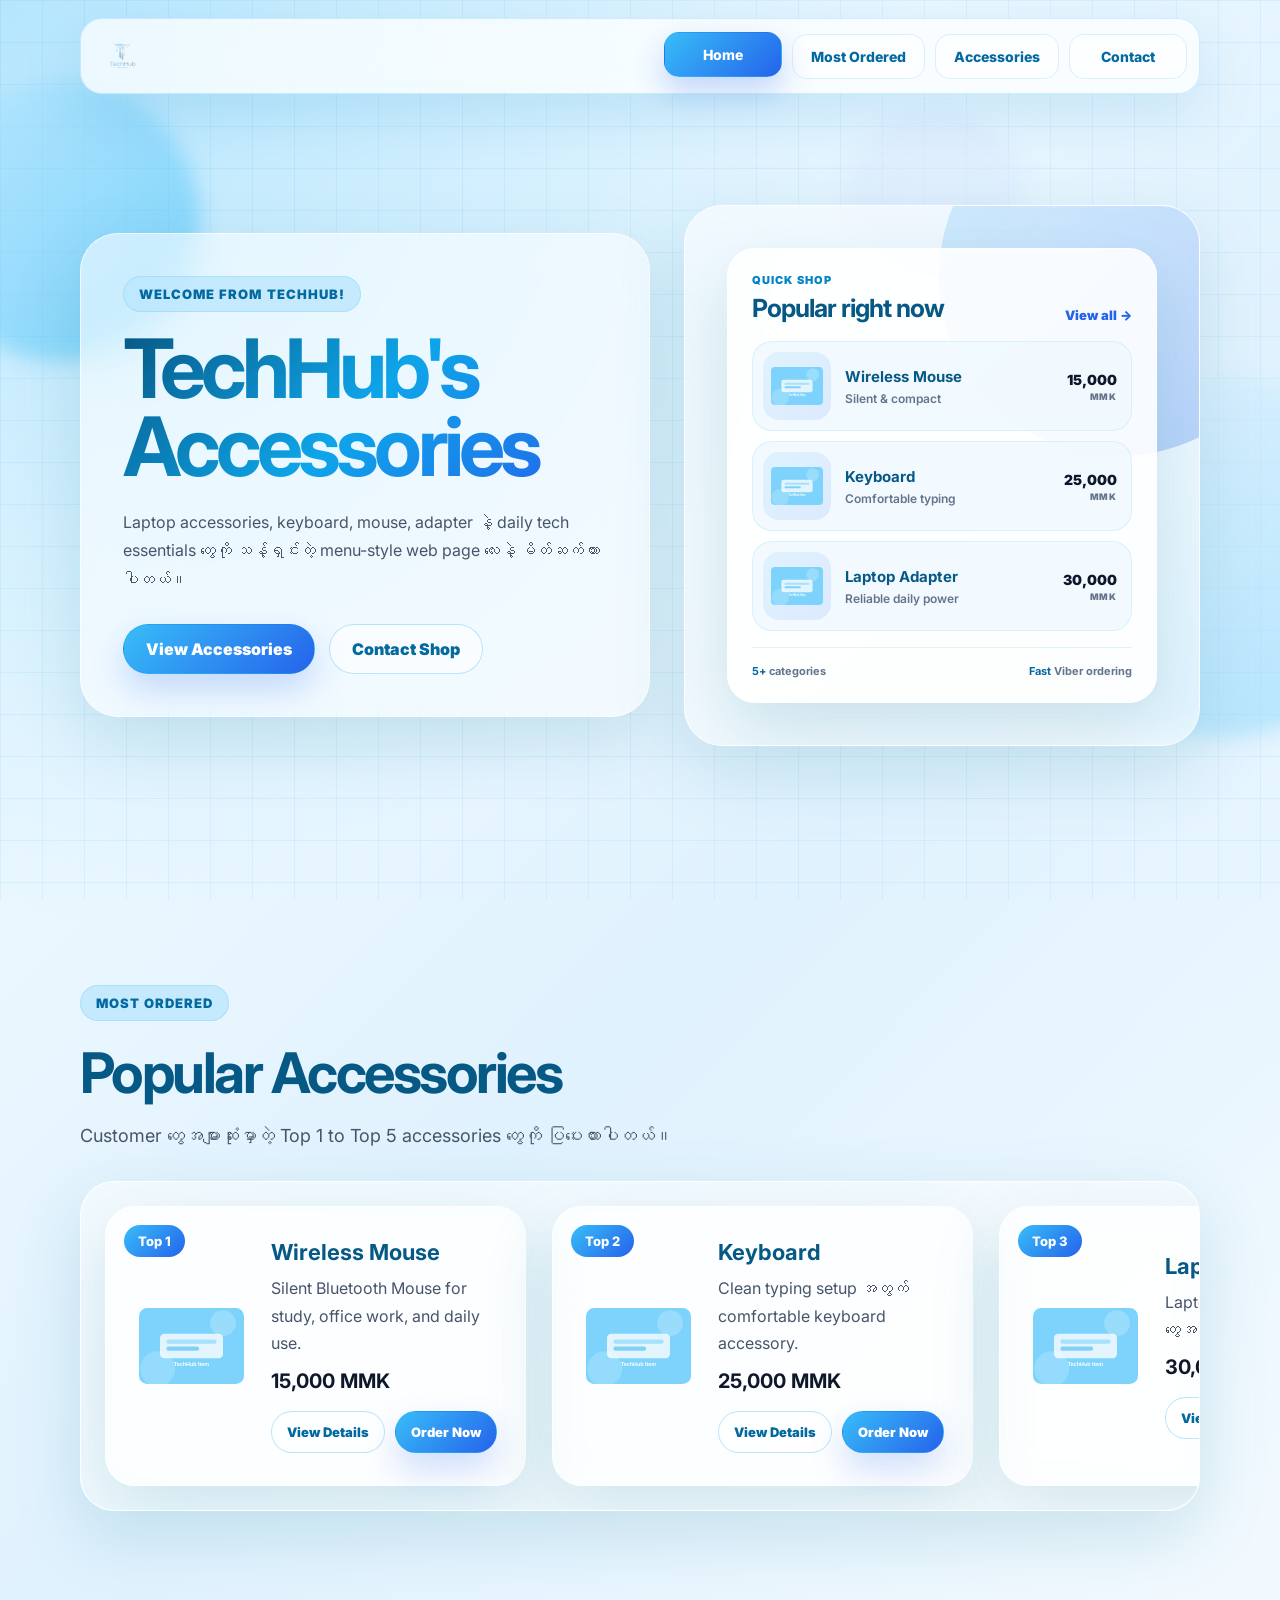
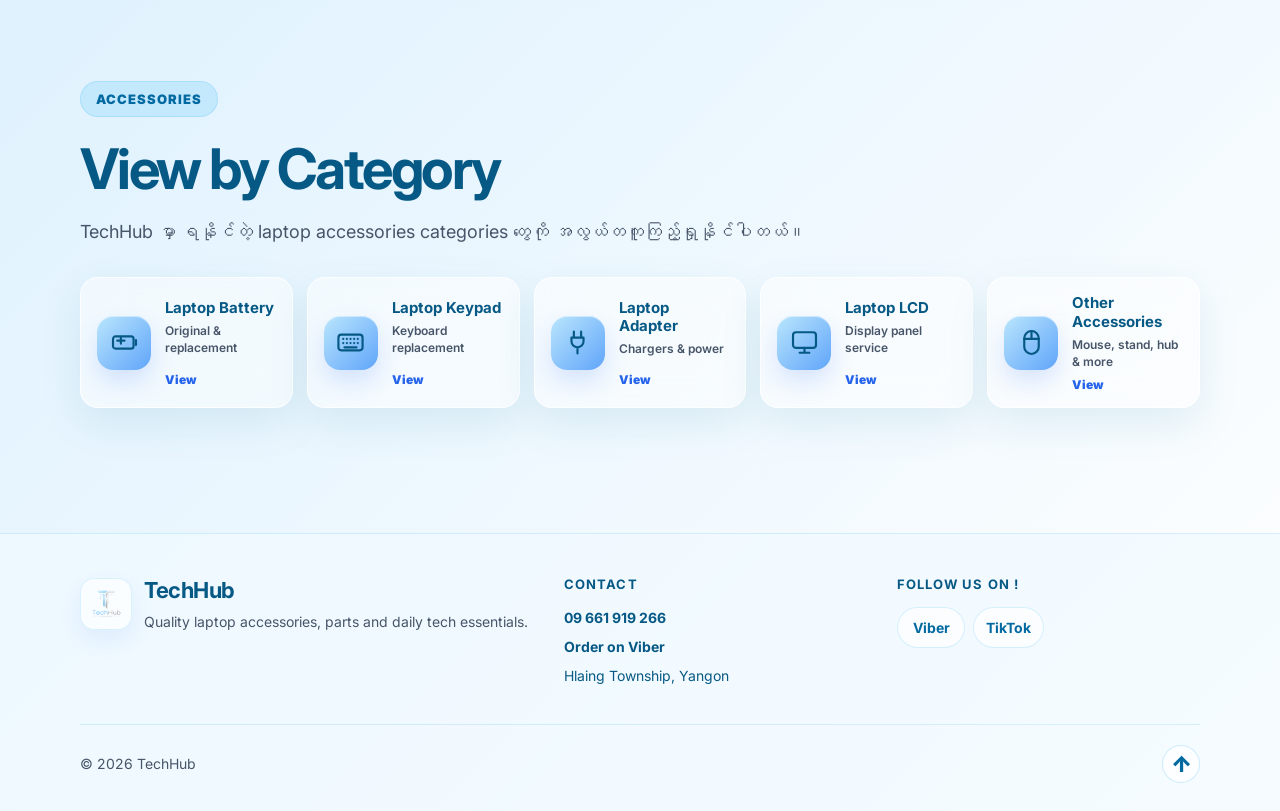
==== techhub-accessories/index.html @ e3ab3ff0 "Initial commit: project setup" ====
<!DOCTYPE html>
<html lang="en">
<head>
  <meta charset="UTF-8" />
  <meta name="viewport" content="width=device-width, initial-scale=1.0" />
  <title>TechHub </title>
  <link rel="icon" type="image/png" href="assets/images/logo.png" />

  <link rel="preconnect" href="https://fonts.googleapis.com">
  <link rel="preconnect" href="https://fonts.gstatic.com" crossorigin>
  <link href="https://fonts.googleapis.com/css2?family=Inter:wght@400;500;600;700;800;900&display=swap" rel="stylesheet">

  <link rel="stylesheet" href="assets/css/style.css" />
</head>


<body>
  <svg class="icon-sprite" aria-hidden="true">
    <symbol id="icon-battery" viewBox="0 0 24 24">
      <rect x="2.5" y="7" width="17" height="10" rx="2"></rect><path d="M21.5 10v4M6 10.5h6M9 8v5"></path>
    </symbol>
    <symbol id="icon-keyboard" viewBox="0 0 24 24">
      <rect x="2" y="5.5" width="20" height="13" rx="2.5"></rect><path d="M6 9h.01M9 9h.01M12 9h.01M15 9h.01M18 9h.01M6 12.5h.01M9 12.5h.01M12 12.5h.01M15 12.5h.01M18 12.5h.01M7 16h10"></path>
    </symbol>
    <symbol id="icon-adapter" viewBox="0 0 24 24">
      <path d="M9 3v5M15 3v5M7 8h10v3a5 5 0 0 1-5 5 5 5 0 0 1-5-5V8ZM12 16v5"></path>
    </symbol>
    <symbol id="icon-lcd" viewBox="0 0 24 24">
      <rect x="2.5" y="3.5" width="19" height="13" rx="2.5"></rect><path d="M8 20.5h8M12 16.5v4"></path>
    </symbol>
    <symbol id="icon-mouse" viewBox="0 0 24 24">
      <rect x="6" y="2.5" width="12" height="19" rx="6"></rect><path d="M12 2.5v6M6 9h12"></path>
    </symbol>
    <symbol id="icon-grid" viewBox="0 0 24 24">
      <rect x="3" y="3" width="7" height="7" rx="1.5"></rect><rect x="14" y="3" width="7" height="7" rx="1.5"></rect><rect x="3" y="14" width="7" height="7" rx="1.5"></rect><rect x="14" y="14" width="7" height="7" rx="1.5"></rect>
    </symbol>
  </svg>
  <div class="bg-orb orb-one"></div>
  <div class="bg-orb orb-two"></div>
  <div class="bg-orb orb-three"></div>

  <header class="site-header">
  <a href="#home" class="brand-link">
    <img src="assets/images/logo.png" alt="TechHub Accessories">
  </a>

  <button class="menu-toggle" id="menuToggle" type="button">
    <span></span>
    <span></span>
    <span></span>
  </button>

  <nav class="nav-menu" id="navMenu" aria-label="Main navigation">
    <a href="#home" class="nav-link active">Home</a>
    <a href="#most-ordered" class="nav-link">Most Ordered</a>
    <a href="accessories.html" class="nav-link">Accessories</a>
    <a href="#contact" class="nav-link">Contact</a>
  </nav>
</header>



  <main id="home">
    <section class="hero section-container">
      <div class="hero-content glass-card">
        <span class="eyebrow">Welcome from TechHub! </span>
        <h1>TechHub's Accessories</h1>
        <p>
          Laptop accessories, keyboard, mouse, adapter နဲ့ daily tech essentials တွေကို
          သန့်ရှင်းတဲ့ menu-style web page လေးနဲ့ မိတ်ဆက်ထားပါတယ်။
        </p>

        <div class="hero-actions">
          <a href="accessories.html" class="btn primary-btn">View Accessories</a>
          <a href="#contact" class="btn outline-btn">Contact Shop</a>
        </div>
      </div>

      <div class="hero-visual glass-card">
        <div class="menu-preview">
          <div class="menu-preview-head">
            <div>
              <span>Quick shop</span>
              <h2>Popular right now</h2>
            </div>
            <a href="accessories.html" aria-label="View all accessories">View all <span aria-hidden="true">→</span></a>
          </div>

          <div class="preview-products">
            <a class="preview-product" href="product.html?item=wireless-mouse">
              <span class="preview-image"><img src="assets/images/mouse.svg" alt=""></span>
              <span class="preview-copy"><strong>Wireless Mouse</strong><small>Silent &amp; compact</small></span>
              <span class="preview-price">15,000 <small>MMK</small></span>
            </a>

            <a class="preview-product" href="product.html?item=external-keyboard">
              <span class="preview-image"><img src="assets/images/keyboard.svg" alt=""></span>
              <span class="preview-copy"><strong>Keyboard</strong><small>Comfortable typing</small></span>
              <span class="preview-price">25,000 <small>MMK</small></span>
            </a>

            <a class="preview-product" href="product.html?item=laptop-adapter">
              <span class="preview-image"><img src="assets/images/adapter.svg" alt=""></span>
              <span class="preview-copy"><strong>Laptop Adapter</strong><small>Reliable daily power</small></span>
              <span class="preview-price">30,000 <small>MMK</small></span>
            </a>
          </div>

          <div class="menu-preview-foot">
            <span><b>5+</b> categories</span>
            <span><b>Fast</b> Viber ordering</span>
          </div>
        </div>
      </div>
    </section>

    <section id="most-ordered" class="section-container most-section">
  <div class="section-heading">
    <span class="eyebrow">Most Ordered</span>
    <h2>Popular Accessories</h2>
    <p>Customer တွေအများဆုံးမှာတဲ့ Top 1 to Top 5 accessories တွေကို ပြပေးထားပါတယ်။</p>
  </div>

  <div class="most-slider-wrap glass-card">
    <div class="most-slider" id="mostSlider">

      <article class="product-card glass-card">
        <span class="badge">Top 1</span>

        <div class="card-content">
          <div class="card-image">
            <img src="assets/images/mouse.svg" alt="Wireless Mouse">
          </div>

          <div class="card-info">
            <h3>Wireless Mouse</h3>
            <p>Silent Bluetooth Mouse for study, office work, and daily use.</p>
            <strong>15,000 MMK</strong>

            <div class="card-actions">
              <a href="accessories.html" class="btn outline-btn">View Details</a>
              <a href="viber://chat?number=%2B959661919266" class="btn primary-btn">Order Now</a>
            </div>
          </div>
        </div>
      </article>

      <article class="product-card glass-card">
        <span class="badge">Top 2</span>

        <div class="card-content">
          <div class="card-image">
            <img src="assets/images/keyboard.svg" alt="Keyboard">
          </div>

          <div class="card-info">
            <h3>Keyboard</h3>
            <p>Clean typing setup အတွက် comfortable keyboard accessory.</p>
            <strong>25,000 MMK</strong>

            <div class="card-actions">
              <a href="accessories.html" class="btn outline-btn">View Details</a>
              <a href="viber://chat?number=%2B959661919266" class="btn primary-btn">Order Now</a>
            </div>
          </div>
        </div>
      </article>

      <article class="product-card glass-card">
        <span class="badge">Top 3</span>

        <div class="card-content">
          <div class="card-image">
            <img src="assets/images/adapter.svg" alt="Laptop Adapter">
          </div>

          <div class="card-info">
            <h3>Laptop Adapter</h3>
            <p>Laptop နဲ့ daily tech devices တွေအတွက် useful adapter.</p>
            <strong>30,000 MMK</strong>

            <div class="card-actions">
              <a href="accessories.html" class="btn outline-btn">View Details</a>
              <a href="viber://chat?number=%2B959661919266" class="btn primary-btn">Order Now</a>
            </div>
          </div>
        </div>
      </article>

      <article class="product-card glass-card">
        <span class="badge">Top 4</span>

        <div class="card-content">
          <div class="card-image">
            <img src="assets/images/adapter.svg" alt="Type-C Hub">
          </div>

          <div class="card-info">
            <h3>Type-C Hub</h3>
            <p>USB, HDMI, charging port တွေအတွက် compact Type-C hub.</p>
            <strong>20,000 MMK</strong>

            <div class="card-actions">
              <a href="accessories.html" class="btn outline-btn">View Details</a>
              <a href="viber://chat?number=%2B959661919266" class="btn primary-btn">Order Now</a>
            </div>
          </div>
        </div>
      </article>

      <article class="product-card glass-card">
        <span class="badge">Top 5</span>

        <div class="card-content">
          <div class="card-image">
            <img src="assets/images/keyboard.svg" alt="Laptop Stand">
          </div>

          <div class="card-info">
            <h3>Laptop Stand</h3>
            <p>Desk setup သပ်သပ်ရပ်ရပ်ဖြစ်စေမယ့် adjustable laptop stand.</p>
            <strong>18,000 MMK</strong>

            <div class="card-actions">
              <a href="accessories.html" class="btn outline-btn">View Details</a>
              <a href="viber://chat?number=%2B959661919266" class="btn primary-btn">Order Now</a>
            </div>
          </div>
        </div>
      </article>

    </div>
  </div>
</section>


    <section id="accessories" class="section-container accessories-section">
      <div class="section-heading">
        <span class="eyebrow">Accessories</span>
        <h2>View by Category</h2>
        <p>TechHub မှာ ရနိုင်တဲ့ laptop accessories categories တွေကို
  အလွယ်တကူကြည့်ရှုနိုင်ပါတယ်။</p>
      </div>

      <div class="category-grid">
  <article class="category-card glass-card">
    <div class="category-icon"><svg aria-hidden="true"><use href="#icon-battery"></use></svg></div>
    <div class="category-copy">
      <h3>Laptop Battery</h3>
      <p>Original & replacement</p>
    </div>
    <a href="accessories.html#battery" class="category-link">View</a>
  </article>

  <article class="category-card glass-card">
    <div class="category-icon"><svg aria-hidden="true"><use href="#icon-keyboard"></use></svg></div>
    <div class="category-copy">
      <h3>Laptop Keypad</h3>
      <p>Keyboard replacement</p>
    </div>
    <a href="accessories.html#keypad" class="category-link">View</a>
  </article>

  <article class="category-card glass-card">
    <div class="category-icon"><svg aria-hidden="true"><use href="#icon-adapter"></use></svg></div>
    <div class="category-copy">
      <h3>Laptop Adapter</h3>
      <p>Chargers & power</p>
    </div>
    <a href="accessories.html#adapter" class="category-link">View</a>
  </article>

  <article class="category-card glass-card">
    <div class="category-icon"><svg aria-hidden="true"><use href="#icon-lcd"></use></svg></div>
    <div class="category-copy">
      <h3>Laptop LCD</h3>
      <p>Display panel service</p>
    </div>
    <a href="accessories.html#lcd" class="category-link">View</a>
  </article>

  <article class="category-card glass-card">
    <div class="category-icon"><svg aria-hidden="true"><use href="#icon-mouse"></use></svg></div>
    <div class="category-copy">
      <h3>Other Accessories</h3>
      <p>Mouse, stand, hub & more</p>
    </div>
    <a href="accessories.html#others" class="category-link">View</a>
  </article>
</div>
    </section>

  </main>

  <footer id="contact" class="footer">
    <div class="footer-inner section-container">
      <div class="footer-brand footer-block">
        <div class="footer-logo">
          <img src="assets/images/logo.png" alt="TechHub Accessories">
        </div>
        <div>
          <h2>TechHub </h2>
          <p>Quality laptop accessories, parts and daily tech essentials.</p>
        </div>
      </div>

      <div class="footer-column footer-block">
        <h3>Contact</h3>
        <a href="tel:09661919266">09 661 919 266</a>
        <a href="viber://chat?number=%2B959661919266">Order on Viber</a>
        <p>Hlaing Township, Yangon</p>
      </div>

      <div class="footer-column footer-block">
        <h3>Follow us on !</h3>
        <div class="social-links">
          <a href="viber://chat?number=%2B959661919266" aria-label="Chat with TechHub Accessories on Viber">Viber</a>
          <a href="https://www.tiktok.com/@techhubaccess" target="_blank" rel="noopener" aria-label="Open TechHub Accessories TikTok">TikTok</a>
        </div>
      </div>

      <div class="footer-bottom">
        <p>© 2026 TechHub</p>
        <a href="#home" class="back-top" aria-label="Back to top">↑</a>
      </div>
    </div>
  </footer>

  <script src="assets/js/script.js"></script>
</body>
</html>
---- techhub-accessories/assets/css/style.css ----
* {
  margin: 0;
  padding: 0;
  box-sizing: border-box;
}

html {
  scroll-behavior: smooth;
  scroll-padding-top: 130px;
}

body {
  min-height: 100vh;
  font-family: "Inter", Arial, sans-serif;
  color: #0f172a;
  background:
    radial-gradient(circle at top left, rgba(125, 211, 252, 0.55), transparent 34%),
    linear-gradient(135deg, #f8fdff 0%, #e0f2fe 45%, #ffffff 100%);
  overflow-x: hidden;
}

body::before {
  content: "";
  position: fixed;
  inset: 0;
  background-image:
    linear-gradient(rgba(14, 165, 233, 0.08) 1px, transparent 1px),
    linear-gradient(90deg, rgba(14, 165, 233, 0.08) 1px, transparent 1px);
  background-size: 42px 42px;
  pointer-events: none;
  z-index: -3;
}

.icon-sprite {
  position: absolute;
  width: 0;
  height: 0;
  overflow: hidden;
}

.bg-orb {
  position: fixed;
  border-radius: 999px;
  filter: blur(10px);
  opacity: 0.55;
  z-index: -2;
}

.orb-one {
  width: 280px;
  height: 280px;
  top: 9%;
  left: -80px;
  background: linear-gradient(135deg, #bae6fd, #38bdf8);
}

.orb-two {
  width: 360px;
  height: 360px;
  right: -120px;
  bottom: 18%;
  background: linear-gradient(135deg, #eff6ff, #7dd3fc);
}

.orb-three {
  width: 180px;
  height: 180px;
  right: 20%;
  top: 12%;
  background: #dbeafe;
}

.section-container {
  width: min(1120px, calc(100% - 40px));
  margin: 0 auto;
}

.glass-card {
  background: rgba(255, 255, 255, 0.55);
  border: 1px solid rgba(255, 255, 255, 0.72);
  box-shadow: 0 24px 70px rgba(14, 116, 144, 0.16);
  backdrop-filter: blur(18px);
  -webkit-backdrop-filter: blur(18px);
}

/* HEADER */
.site-header {
  position: fixed;
  top: 18px;
  left: 50%;
  width: min(1120px, calc(100% - 40px));
  transform: translateX(-50%);
  z-index: 9999;
  display: flex;
  align-items: center;
  justify-content: space-between;
  gap: 16px;
  padding: 10px 12px 10px 18px;
  border-radius: 22px;
  background: rgba(255, 255, 255, 0.74);
  border: 1px solid rgba(14, 165, 233, 0.18);
  box-shadow: 0 20px 60px rgba(2, 132, 199, 0.15);
  backdrop-filter: blur(18px);
  -webkit-backdrop-filter: blur(18px);
}

.brand-link {
  display: inline-flex;
  align-items: center;
  width: 150px;
  min-height: 54px;
  overflow: hidden;
  text-decoration: none;
  color: #075985;
  font-weight: 900;
  letter-spacing: -0.03em;
  font-size: 18px;
  white-space: nowrap;
}

.brand-link img {
  width: 100%;
  height: 46px;
  object-fit: contain;
  object-position: left center;
  display: block;
}

.nav-menu {
  display: flex;
  align-items: center;
  justify-content: flex-end;
  gap: 10px;
}

.nav-link {
  min-width: 118px;
  padding: 13px 18px;
  text-decoration: none;
  color: #0369a1;
  font-weight: 800;
  font-size: 14px;
  text-align: center;
  border-radius: 15px;
  border: 1px solid rgba(14, 165, 233, 0.15);
  background: rgba(255, 255, 255, 0.55);
  transition: 0.25s ease;
}

.nav-link:hover,
.nav-link.active {
  color: white;
  transform: translateY(-2px);
  background: linear-gradient(135deg, #38bdf8, #2563eb);
  box-shadow: 0 14px 30px rgba(37, 99, 235, 0.25);
}

/* HAMBURGER */
.menu-toggle {
  display: none;
  width: 54px;
  height: 54px;
  border: none;
  border-radius: 18px;
  background: rgba(255, 255, 255, 0.72);
  cursor: pointer;
  align-items: center;
  justify-content: center;
  flex-direction: column;
  gap: 6px;
}

.menu-toggle span {
  width: 24px;
  height: 3px;
  border-radius: 99px;
  background: #075985;
  transition: 0.3s ease;
}

.menu-toggle.active span:nth-child(1) {
  transform: translateY(9px) rotate(45deg);
}

.menu-toggle.active span:nth-child(2) {
  opacity: 0;
}

.menu-toggle.active span:nth-child(3) {
  transform: translateY(-9px) rotate(-45deg);
}

/* HERO */
.hero {
  min-height: 100vh;
  display: grid;
  grid-template-columns: 1.05fr 0.95fr;
  align-items: center;
  gap: 34px;
  padding: 120px 0 70px;
}

.hero-content,
.hero-visual {
  border-radius: 38px;
  padding: 42px;
}

.eyebrow {
  display: inline-flex;
  margin-bottom: 18px;
  padding: 9px 15px;
  border-radius: 999px;
  color: #0369a1;
  font-size: 13px;
  font-weight: 900;
  letter-spacing: 0.08em;
  text-transform: uppercase;
  background: rgba(186, 230, 253, 0.75);
  border: 1px solid rgba(14, 165, 233, 0.15);
}

h1 {
  font-size: clamp(44px, 7vw, 82px);
  line-height: 0.95;
  letter-spacing: -0.06em;
  margin-bottom: 22px;
  background: linear-gradient(135deg, #075985, #0ea5e9, #2563eb);
  -webkit-background-clip: text;
  background-clip: text;
  color: transparent;
}

.hero-content p,
.section-heading p,
.slide-info p,
.tagline,
.footer p {
  color: #475569;
  line-height: 1.8;
}

.hero-actions {
  display: flex;
  flex-wrap: wrap;
  gap: 14px;
  margin-top: 30px;
}

.btn {
  display: inline-flex;
  justify-content: center;
  align-items: center;
  padding: 14px 22px;
  border-radius: 999px;
  text-decoration: none;
  font-weight: 900;
  border: 1px solid rgba(14, 165, 233, 0.28);
  transition: 0.25s ease;
}

.primary-btn {
  color: white;
  background: linear-gradient(135deg, #38bdf8, #2563eb);
  box-shadow: 0 16px 34px rgba(37, 99, 235, 0.22);
}

.outline-btn {
  color: #0369a1;
  background: rgba(255, 255, 255, 0.58);
}

.btn:hover {
  transform: translateY(-3px);
  color: white;
  background: linear-gradient(135deg, #0284c7, #1d4ed8);
  box-shadow: 0 18px 36px rgba(37, 99, 235, 0.26);
}

/* HERO VISUAL */
.hero-visual {
  min-height: 520px;
  position: relative;
  display: flex;
  align-items: center;
  overflow: hidden;
}

.hero-visual::before {
  content: "";
  position: absolute;
  width: 360px;
  height: 360px;
  right: -100px;
  top: -110px;
  border-radius: 50%;
  background: linear-gradient(135deg, #7dd3fc, #2563eb);
  opacity: 0.28;
}

.menu-preview {
  position: relative;
  width: 100%;
  padding: 24px;
  border-radius: 28px;
  background: rgba(255, 255, 255, 0.86);
  border: 1px solid rgba(255, 255, 255, 0.95);
  box-shadow: 0 28px 70px rgba(14, 116, 144, 0.18);
  z-index: 2;
}

.menu-preview-head {
  display: flex;
  align-items: end;
  justify-content: space-between;
  gap: 20px;
  margin-bottom: 18px;
}

.menu-preview-head div > span {
  display: block;
  margin-bottom: 6px;
  color: #0284c7;
  font-size: 11px;
  font-weight: 900;
  letter-spacing: 0.1em;
  text-transform: uppercase;
}

.menu-preview-head h2 {
  color: #075985;
  font-size: 25px;
  letter-spacing: -0.04em;
}

.menu-preview-head a {
  color: #2563eb;
  font-size: 13px;
  font-weight: 900;
  text-decoration: none;
  white-space: nowrap;
}

.preview-products {
  display: grid;
  gap: 10px;
}

.preview-product {
  display: grid;
  grid-template-columns: 68px minmax(0, 1fr) auto;
  align-items: center;
  gap: 14px;
  min-height: 88px;
  padding: 10px 14px 10px 10px;
  border-radius: 20px;
  color: inherit;
  text-decoration: none;
  background: rgba(240, 249, 255, 0.82);
  border: 1px solid rgba(14, 165, 233, 0.11);
  transition: 0.25s ease;
}

.preview-product:hover {
  transform: translateX(4px);
  border-color: rgba(37, 99, 235, 0.24);
  background: white;
  box-shadow: 0 14px 28px rgba(37, 99, 235, 0.1);
}

.preview-image {
  width: 68px;
  height: 68px;
  display: grid;
  place-items: center;
  border-radius: 16px;
  background: linear-gradient(135deg, #e0f2fe, #dbeafe);
}

.preview-image img {
  width: 52px;
  height: 52px;
  object-fit: contain;
}

.preview-copy,
.preview-copy strong,
.preview-copy small {
  display: block;
}

.preview-copy strong {
  margin-bottom: 5px;
  color: #075985;
  font-size: 15px;
}

.preview-copy small {
  color: #64748b;
  font-size: 12px;
  font-weight: 600;
}

.preview-price {
  color: #0f172a;
  font-size: 14px;
  font-weight: 900;
  text-align: right;
}

.preview-price small {
  display: block;
  margin-top: 3px;
  color: #64748b;
  font-size: 9px;
  letter-spacing: 0.08em;
}

.menu-preview-foot {
  display: flex;
  justify-content: space-between;
  gap: 16px;
  margin-top: 16px;
  padding-top: 16px;
  border-top: 1px solid rgba(14, 165, 233, 0.13);
  color: #64748b;
  font-size: 11px;
  font-weight: 700;
}

.menu-preview-foot b {
  color: #0369a1;
}

/* SECTIONS */
.accessories-section,
.most-section {
  padding: 85px 0;
}

.section-heading {
  max-width: 820px;
  margin-bottom: 28px;
}

.section-heading h2 {
  font-size: clamp(32px, 5vw, 56px);
  letter-spacing: -0.045em;
  margin-bottom: 12px;
  color: #075985;
}

.section-heading p {
  max-width: 760px;
  font-size: 18px;
  line-height: 1.9;
  color: #475569;
  word-break: keep-all;
}

/* MOST ORDERED */
.most-slider-wrap {
  overflow: hidden;
  padding: 24px;
  border-radius: 34px;
}

.most-slider {
  display: flex;
  gap: 26px;
}

.product-card {
  flex: 0 0 calc((100% - 52px) / 3);
  flex-shrink: 0;
  position: relative;
  padding: 28px;
  border-radius: 30px;
  min-height: 280px;
}

.card-content {
  height: 100%;
  display: grid;
  grid-template-columns: 115px 1fr;
  gap: 22px;
  align-items: center;
}

.card-image {
  display: flex;
  align-items: center;
  justify-content: center;
}

.card-image img {
  width: 105px;
  height: 105px;
  object-fit: contain;
}

.card-info {
  text-align: left;
}

.card-info h3 {
  color: #075985;
  font-size: 22px;
  margin-bottom: 10px;
}

.card-info p {
  color: #475569;
  line-height: 1.7;
  margin-bottom: 12px;
}

.card-info strong {
  display: block;
  color: #0f172a;
  font-size: 20px;
  margin-bottom: 18px;
}

.card-actions {
  display: flex;
  gap: 10px;
}

.card-actions .btn {
  padding: 12px 15px;
  font-size: 13px;
  white-space: nowrap;
}

.badge {
  position: absolute;
  top: 18px;
  left: 18px;
  padding: 8px 14px;
  border-radius: 999px;
  background: linear-gradient(135deg, #38bdf8, #2563eb);
  color: white;
  font-size: 13px;
  font-weight: 800;
}

/* SLIDER */
.slider-wrap {
  position: relative;
  padding: 24px;
  border-radius: 34px;
}

.slider {
  display: flex;
  gap: 20px;
  overflow-x: auto;
  scroll-snap-type: x mandatory;
  scroll-behavior: smooth;
  cursor: grab;
  scrollbar-width: none;
}

.slider::-webkit-scrollbar {
  display: none;
}

.slider.dragging {
  cursor: grabbing;
  scroll-behavior: auto;
}

.slide {
  flex: 0 0 calc((100% - 40px) / 3);
  min-width: 260px;
  overflow: hidden;
  scroll-snap-align: start;
  border-radius: 28px;
  background: rgba(255, 255, 255, 0.82);
  border: 1px solid rgba(14, 165, 233, 0.13);
  box-shadow: 0 18px 48px rgba(2, 132, 199, 0.12);
}

.slide img {
  width: 100%;
  height: 260px;
  object-fit: cover;
  display: block;
}

.slide-info {
  padding: 22px;
}

.slide-info h3 {
  color: #075985;
  font-size: 24px;
  margin-bottom: 8px;
}

.slider-btn {
  position: absolute;
  top: 50%;
  width: 48px;
  height: 48px;
  border: 0;
  border-radius: 50%;
  cursor: pointer;
  color: white;
  font-size: 34px;
  line-height: 1;
  background: linear-gradient(135deg, #38bdf8, #2563eb);
  box-shadow: 0 16px 32px rgba(37, 99, 235, 0.26);
  transform: translateY(-50%);
  z-index: 5;
  transition: 0.25s ease;
}

.slider-btn:hover {
  transform: translateY(-50%) scale(1.08);
}

.prev {
  left: 2px;
}

.next {
  right: 2px;
}

/* ACCESSORY CATEGORIES */
.category-grid {
  display: grid;
  grid-template-columns: repeat(5, minmax(0, 1fr));
  gap: 14px;
  align-items: stretch;
}

.category-card {
  min-height: 96px;
  padding: 16px;
  border-radius: 18px;
  display: grid;
  grid-template-columns: 54px 1fr;
  grid-template-areas:
    "icon copy"
    "icon link";
  gap: 8px 14px;
  align-items: center;
  background: rgba(255, 255, 255, 0.48);
  border: 1px solid rgba(255, 255, 255, 0.78);
  box-shadow: 0 16px 42px rgba(14, 116, 144, 0.1);
  backdrop-filter: blur(20px);
  -webkit-backdrop-filter: blur(20px);
  transition: 0.3s ease;
}

.category-card:hover {
  transform: translateY(-4px);
  border-color: rgba(14, 165, 233, 0.28);
  background: rgba(255, 255, 255, 0.68);
  box-shadow: 0 22px 54px rgba(37, 99, 235, 0.15);
}

.category-icon {
  grid-area: icon;
  width: 54px;
  height: 54px;
  display: grid;
  place-items: center;
  border-radius: 16px;
  color: #075985;
  font-size: 15px;
  font-weight: 900;
  letter-spacing: 0;
  background: linear-gradient(135deg, #bae6fd, #60a5fa);
  box-shadow: inset 0 1px 0 rgba(255, 255, 255, 0.48), 0 12px 24px rgba(37, 99, 235, 0.16);
}

.category-icon svg {
  width: 29px;
  height: 29px;
  fill: none;
  stroke: currentColor;
  stroke-width: 1.8;
  stroke-linecap: round;
  stroke-linejoin: round;
}

.category-copy {
  grid-area: copy;
  min-width: 0;
}

.category-copy h3 {
  color: #075985;
  font-size: 15px;
  line-height: 1.25;
  margin-bottom: 4px;
}

.category-copy p {
  color: #475569;
  font-size: 12px;
  font-weight: 600;
  line-height: 1.45;
}

.category-link {
  grid-area: link;
  width: fit-content;
  color: #2563eb;
  font-size: 12px;
  font-weight: 900;
  text-decoration: none;
  line-height: 1;
  transition: 0.25s ease;
}

.category-link:hover {
  color: #075985;
}

/* CATALOG PAGE */
.catalog-page {
  padding-top: 130px;
}

.catalog-hero {
  display: flex;
  justify-content: space-between;
  gap: 28px;
  align-items: end;
  margin-bottom: 28px;
}

.catalog-hero h1 {
  font-size: clamp(38px, 5vw, 64px);
  margin-bottom: 14px;
}

.catalog-hero p {
  max-width: 620px;
  color: #475569;
  font-size: 17px;
  line-height: 1.75;
}

.catalog-hero .btn {
  width: auto;
  white-space: nowrap;
}

.catalog-layout {
  display: grid;
  grid-template-columns: 245px 1fr;
  gap: 22px;
  align-items: start;
  padding-bottom: 50px;
}

.catalog-sidebar,
.catalog-toolbar,
.catalog-card {
  background: rgba(255, 255, 255, 0.68);
  border: 1px solid rgba(14, 165, 233, 0.14);
  box-shadow: 0 18px 42px rgba(14, 116, 144, 0.1);
  backdrop-filter: blur(18px);
  -webkit-backdrop-filter: blur(18px);
}

.catalog-sidebar {
  position: sticky;
  top: 130px;
  display: grid;
  gap: 10px;
  padding: 18px;
  border-radius: 22px;
}

.catalog-sidebar h2 {
  color: #075985;
  font-size: 18px;
  margin-bottom: 6px;
}

.sidebar-link {
  min-height: 44px;
  display: grid;
  grid-template-columns: 34px 1fr;
  gap: 10px;
  align-items: center;
  padding: 8px 10px;
  border-radius: 14px;
  border: 0;
  color: #075985;
  text-decoration: none;
  font-size: 13px;
  font-weight: 800;
  font-family: inherit;
  text-align: left;
  background: transparent;
  cursor: pointer;
  transition: 0.25s ease;
}

.sidebar-link span {
  width: 34px;
  height: 34px;
  display: grid;
  place-items: center;
  border-radius: 11px;
  background: #e0f2fe;
  color: #0369a1;
  font-size: 12px;
}

.sidebar-link span svg {
  width: 18px;
  height: 18px;
  fill: none;
  stroke: currentColor;
  stroke-width: 1.9;
  stroke-linecap: round;
  stroke-linejoin: round;
}

.sidebar-link:hover,
.sidebar-link.active {
  color: white;
  background: linear-gradient(135deg, #38bdf8, #2563eb);
  box-shadow: 0 12px 24px rgba(37, 99, 235, 0.18);
}

.sidebar-link:hover span,
.sidebar-link.active span {
  color: white;
  background: rgba(255, 255, 255, 0.2);
}

.catalog-content {
  min-width: 0;
}

.catalog-toolbar {
  margin-bottom: 16px;
  padding: 14px 16px;
  border-radius: 18px;
}

.catalog-search {
  display: grid;
  grid-template-columns: auto 1fr;
  gap: 12px;
  align-items: center;
}

.catalog-search span {
  color: #075985;
  font-size: 13px;
  font-weight: 900;
  text-transform: uppercase;
  letter-spacing: 0.08em;
}

.catalog-search input {
  width: 100%;
  min-height: 46px;
  padding: 0 16px;
  border-radius: 14px;
  border: 1px solid rgba(14, 165, 233, 0.18);
  color: #075985;
  background: rgba(255, 255, 255, 0.78);
  font: inherit;
  font-weight: 700;
  outline: none;
  transition: 0.25s ease;
}

.catalog-search input:focus {
  border-color: rgba(37, 99, 235, 0.42);
  box-shadow: 0 0 0 4px rgba(14, 165, 233, 0.12);
}

.catalog-card.hidden {
  display: none;
}

.catalog-empty {
  display: none;
  margin-top: 18px;
  padding: 22px;
  border-radius: 18px;
  color: #475569;
  text-align: center;
  font-weight: 800;
  background: rgba(255, 255, 255, 0.62);
  border: 1px solid rgba(14, 165, 233, 0.14);
}

.catalog-empty.show {
  display: block;
}

.catalog-grid {
  display: grid;
  grid-template-columns: repeat(3, minmax(0, 1fr));
  gap: 16px;
}

.catalog-card {
  position: relative;
  min-height: 315px;
  display: flex;
  flex-direction: column;
  padding: 18px;
  border-radius: 22px;
  transition: 0.25s ease;
}

.catalog-card:hover {
  transform: translateY(-4px);
  border-color: rgba(14, 165, 233, 0.28);
  box-shadow: 0 24px 56px rgba(37, 99, 235, 0.14);
}

.catalog-badge {
  position: absolute;
  top: 14px;
  left: 14px;
  padding: 7px 10px;
  border-radius: 999px;
  color: #0369a1;
  background: rgba(224, 242, 254, 0.9);
  font-size: 11px;
  font-weight: 900;
}

.catalog-card img {
  width: 100%;
  height: 128px;
  margin: 18px 0 12px;
  object-fit: contain;
}

.catalog-card h3 {
  color: #075985;
  font-size: 19px;
  margin-bottom: 8px;
}

.catalog-card p {
  flex: 1;
  color: #475569;
  font-size: 14px;
  line-height: 1.55;
  margin-bottom: 12px;
}

.catalog-card strong {
  display: block;
  color: #0f172a;
  font-size: 17px;
  margin-bottom: 14px;
}

.order-link {
  display: inline-flex;
  justify-content: center;
  align-items: center;
  min-height: 42px;
  border-radius: 12px;
  color: white;
  text-decoration: none;
  font-size: 13px;
  font-weight: 900;
  background: linear-gradient(135deg, #38bdf8, #2563eb);
  box-shadow: 0 12px 24px rgba(37, 99, 235, 0.18);
  transition: 0.25s ease;
}

.order-link:hover {
  transform: translateY(-2px);
  background: linear-gradient(135deg, #0284c7, #1d4ed8);
}

.catalog-actions {
  display: grid;
  grid-template-columns: 1fr;
  gap: 9px;
}

.details-link {
  display: inline-flex;
  justify-content: center;
  align-items: center;
  min-height: 40px;
  border-radius: 12px;
  color: #0369a1;
  text-decoration: none;
  font-size: 13px;
  font-weight: 900;
  background: rgba(255, 255, 255, 0.74);
  border: 1px solid rgba(14, 165, 233, 0.18);
  transition: 0.25s ease;
}

.details-link:hover {
  color: white;
  transform: translateY(-2px);
  background: linear-gradient(135deg, #38bdf8, #2563eb);
}

/* PRODUCT DETAILS */
.product-page {
  padding-top: 112px;
}

.breadcrumb {
  display: flex;
  gap: 10px;
  align-items: center;
  margin-bottom: 16px;
  color: #64748b;
  font-size: 14px;
  font-weight: 700;
}

.breadcrumb a {
  color: #075985;
  text-decoration: none;
}

.product-detail {
  display: grid;
  grid-template-columns: minmax(0, 1fr) minmax(360px, 0.9fr);
  gap: 22px;
  align-items: stretch;
}

.product-gallery {
  display: block;
}

.product-image-panel,
.detail-panel,
.related-card {
  background: rgba(255, 255, 255, 0.68);
  border: 1px solid rgba(14, 165, 233, 0.14);
  box-shadow: 0 18px 42px rgba(14, 116, 144, 0.1);
  backdrop-filter: blur(18px);
  -webkit-backdrop-filter: blur(18px);
}

.product-image-panel {
  min-height: 390px;
  display: grid;
  place-items: center;
  border-radius: 26px;
}

.product-image-panel img {
  width: min(76%, 360px);
  height: 270px;
  object-fit: contain;
}

.product-summary {
  position: relative;
  padding: 26px;
  border-radius: 26px;
  background: rgba(255, 255, 255, 0.62);
  border: 1px solid rgba(14, 165, 233, 0.14);
  box-shadow: 0 18px 42px rgba(14, 116, 144, 0.1);
}

.product-summary .catalog-badge {
  position: static;
  display: inline-flex;
  margin-bottom: 14px;
}

.product-summary h1 {
  font-size: clamp(30px, 3.2vw, 46px);
  line-height: 1.02;
  margin-bottom: 10px;
}

.detail-subtitle {
  color: #475569;
  font-size: 16px;
  line-height: 1.65;
  margin-bottom: 14px;
}

.product-summary strong {
  display: block;
  color: #0f172a;
  font-size: 26px;
  margin-bottom: 16px;
}

.detail-points {
  display: grid;
  gap: 8px;
  margin: 0 0 20px;
  padding: 0;
  list-style: none;
}

.detail-points li {
  color: #075985;
  font-weight: 800;
}

.detail-points li::before {
  content: "✓";
  margin-right: 8px;
  color: #2563eb;
}

.detail-actions {
  display: flex;
  gap: 12px;
}

.detail-info-grid {
  display: grid;
  grid-template-columns: 1fr 1fr;
  gap: 22px;
  margin-top: 22px;
}

.detail-panel {
  padding: 24px;
  border-radius: 22px;
}

.detail-panel h2 {
  color: #075985;
  font-size: 22px;
  margin-bottom: 14px;
}

.detail-panel p,
.detail-panel li {
  color: #475569;
  line-height: 1.75;
}

.detail-panel ul {
  padding-left: 20px;
}

.related-section {
  padding: 42px 0 10px;
}

.related-grid {
  display: grid;
  grid-template-columns: repeat(3, minmax(0, 1fr));
  gap: 16px;
}

.related-card {
  display: grid;
  grid-template-columns: 80px 1fr;
  gap: 14px;
  align-items: center;
  padding: 16px;
  border-radius: 18px;
  color: #075985;
  text-decoration: none;
  font-weight: 900;
  transition: 0.25s ease;
}

.related-card:hover {
  transform: translateY(-3px);
  border-color: rgba(14, 165, 233, 0.28);
}

.related-card img {
  width: 72px;
  height: 72px;
  object-fit: contain;
}

@media (max-width: 1024px) {
  .category-grid {
    grid-template-columns: repeat(3, 1fr);
  }

  .catalog-layout {
    grid-template-columns: 1fr;
  }

  .catalog-sidebar {
    position: static;
    grid-template-columns: repeat(5, minmax(130px, 1fr));
    overflow-x: auto;
  }

  .catalog-sidebar h2 {
    grid-column: 1 / -1;
  }

  .catalog-grid {
    grid-template-columns: repeat(2, minmax(0, 1fr));
  }

  .product-detail,
  .detail-info-grid {
    grid-template-columns: 1fr;
  }
}

@media (max-width: 620px) {
  .category-grid {
    grid-template-columns: 1fr;
    gap: 12px;
  }

  .category-card {
    min-height: 88px;
    padding: 14px;
    grid-template-columns: 50px 1fr;
  }

  .category-icon {
    width: 50px;
    height: 50px;
  }

  .catalog-page {
    padding-top: 112px;
  }

  .catalog-hero {
    display: block;
  }

  .catalog-hero .btn {
    width: 100%;
    margin-top: 20px;
  }

  .catalog-sidebar {
    grid-template-columns: 1fr;
  }

  .catalog-toolbar {
    padding: 12px;
  }

  .catalog-search {
    grid-template-columns: 1fr;
    gap: 8px;
  }

  .catalog-grid {
    grid-template-columns: 1fr;
  }

  .product-page {
    padding-top: 112px;
  }

  .product-image-panel {
    min-height: 320px;
  }

  .product-image-panel img {
    height: 230px;
  }

  .product-summary {
    padding: 22px;
  }

  .detail-actions,
  .related-grid {
    grid-template-columns: 1fr;
    display: grid;
  }
}

/* FOOTER */
.footer {
  margin-top: 40px;
  padding: 44px 0 28px;
  background: rgba(240, 249, 255, 0.68);
  border-top: 1px solid rgba(14, 165, 233, 0.14);
  scroll-margin-top: 130px;
}

.footer-inner {
  display: grid;
  grid-template-columns: minmax(280px, 1.5fr) repeat(2, minmax(150px, 1fr));
  gap: 30px;
  align-items: start;
}

.footer-block {
  min-width: 0;
}

.footer-brand {
  display: grid;
  grid-template-columns: 52px 1fr;
  gap: 12px;
  align-items: start;
}

.footer-logo {
  width: 52px;
  height: 52px;
  display: grid;
  place-items: center;
  border-radius: 14px;
  background: rgba(255, 255, 255, 0.72);
  border: 1px solid rgba(14, 165, 233, 0.14);
  box-shadow: 0 10px 22px rgba(37, 99, 235, 0.08);
  overflow: hidden;
}

.footer-logo img {
  width: 100%;
  height: 100%;
  object-fit: contain;
  display: block;
}

.footer-brand h2 {
  color: #075985;
  font-size: 22px;
  line-height: 1.15;
  letter-spacing: -0.02em;
  margin-bottom: 7px;
}

.footer p {
  color: #475569;
  font-size: 14px;
  line-height: 1.65;
}

.footer-column {
  display: flex;
  flex-direction: column;
  gap: 8px;
}

.footer-column h3 {
  color: #075985;
  font-size: 13px;
  line-height: 1;
  margin-bottom: 8px;
  text-transform: uppercase;
  letter-spacing: 0.08em;
}

.footer-column a,
.footer-column p {
  color: #075985;
  font-size: 14px;
  line-height: 1.5;
}

.footer-column a {
  text-decoration: none;
  font-weight: 700;
  transition: 0.25s ease;
}

.footer-column a:hover {
  color: #2563eb;
  transform: translateX(3px);
}

.social-links {
  display: flex;
  flex-wrap: wrap;
  gap: 8px;
}

.social-links a {
  min-width: 68px;
  justify-content: center;
  display: inline-flex;
  padding: 9px 12px;
  border-radius: 999px;
  color: #0369a1;
  background: rgba(255, 255, 255, 0.62);
  border: 1px solid rgba(14, 165, 233, 0.16);
}

.social-links a:hover {
  color: white;
  transform: translateY(-2px);
  background: linear-gradient(135deg, #38bdf8, #2563eb);
  box-shadow: 0 14px 28px rgba(37, 99, 235, 0.18);
}

.footer-bottom {
  grid-column: 1 / -1;
  display: flex;
  flex-wrap: wrap;
  align-items: center;
  justify-content: space-between;
  gap: 10px 20px;
  margin-top: 8px;
  padding-top: 20px;
  border-top: 1px solid rgba(14, 165, 233, 0.14);
}

.back-top {
  width: 38px;
  height: 38px;
  display: inline-grid;
  place-items: center;
  border-radius: 50%;
  color: #0369a1;
  text-decoration: none;
  font-size: 22px;
  font-weight: 900;
  line-height: 1;
  background: rgba(255, 255, 255, 0.72);
  border: 1px solid rgba(14, 165, 233, 0.2);
  transition: 0.25s ease;
}

.back-top:hover {
  color: white;
  transform: translateY(-3px);
  background: linear-gradient(135deg, #38bdf8, #2563eb);
  box-shadow: 0 14px 28px rgba(37, 99, 235, 0.18);
}

/* TABLET */
@media (max-width: 1024px) {
  .site-header {
    top: 18px;
    left: 20px;
    right: 20px;
    width: auto;
    transform: none;
    padding: 16px 18px;
    border-radius: 24px;
  }

  .menu-toggle {
    display: flex;
    flex-shrink: 0;
  }

  .nav-menu {
    position: fixed;
    top: 96px;
    left: 20px;
    right: 20px;
    width: auto;
    z-index: 10000;
    display: none;
    flex-direction: column;
    gap: 14px;
    padding: 18px;
    border-radius: 28px;
    background: rgba(255, 255, 255, 0.94);
    border: 1px solid rgba(139, 205, 245, 0.55);
    backdrop-filter: blur(24px);
    -webkit-backdrop-filter: blur(24px);
    box-shadow: 0 24px 70px rgba(20, 118, 190, 0.22);
  }

  .nav-menu.show {
    display: flex;
  }

  .nav-link {
    width: 100%;
    min-width: 0;
    min-height: 56px;
    padding: 14px 18px;
    display: flex;
    align-items: center;
    justify-content: center;
    font-size: 15px;
    border-radius: 18px;
  }

  .hero {
    grid-template-columns: 1fr;
    padding-top: 125px;
  }

  .hero-visual {
    min-height: 430px;
  }

  .product-card {
    flex: 0 0 calc((100% - 26px) / 2);
  }

  .card-content {
    grid-template-columns: 1fr;
    text-align: center;
  }

  .card-info {
    text-align: center;
  }

  .card-actions {
    justify-content: center;
  }

  .slide {
    flex-basis: 78%;
  }

  .footer-inner {
    grid-template-columns: repeat(2, minmax(0, 1fr));
  }

  .footer-brand,
  .footer-bottom {
    grid-column: 1 / -1;
  }
}

/* MOBILE */
@media (max-width: 620px) {
  .section-container {
    width: min(100% - 24px, 1120px);
  }

  .site-header {
    top: 12px;
    left: 14px;
    right: 14px;
    padding: 14px 16px;
    border-radius: 22px;
  }

  .brand-link {
    font-size: 15px;
  }

  .menu-toggle {
    width: 50px;
    height: 50px;
  }

  .nav-menu {
    top: 84px;
    left: 14px;
    right: 14px;
    gap: 12px;
  }

  .nav-link {
    min-height: 54px;
    font-size: 14px;
  }

  .section-heading p {
    max-width: 100%;
    font-size: 15px;
    line-height: 1.8;
  }

  .hero {
    gap: 20px;
    padding-top: 115px;
  }

  .hero-content,
  .hero-visual {
    padding: 24px;
    border-radius: 28px;
  }

  .hero-actions {
    flex-direction: column;
  }

  .btn {
    width: 100%;
  }

  .hero-visual {
    min-height: 360px;
  }

  .product-card {
    flex: 0 0 100%;
  }

  .card-actions {
    flex-direction: column;
  }

  .slider-wrap {
    padding: 18px;
  }

  .slide {
    flex-basis: 88%;
    min-width: 230px;
  }

  .slide img {
    height: 220px;
  }

  .slider-btn {
    width: 42px;
    height: 42px;
    font-size: 28px;
  }

  .footer {
    padding: 24px 0 30px;
  }

  .footer-inner,
  .footer-brand {
    grid-template-columns: 1fr;
  }

  .footer-brand {
    text-align: center;
  }

  .footer-logo {
    margin: 0 auto;
  }

  .footer-column {
    align-items: center;
    text-align: center;
  }

  .footer-bottom {
    justify-content: center;
    text-align: center;
  }
}

/* RESPONSIVE POLISH */
@media (max-width: 1024px) {
  html {
    scroll-padding-top: 115px;
  }

  .brand-link {
    width: 128px;
    min-height: 48px;
  }

  .brand-link img {
    height: 44px;
    transform: none;
  }

  .accessories-section,
  .most-section {
    padding: 60px 0;
  }

  .section-heading {
    max-width: 100%;
  }

  .catalog-page,
  .product-page {
    padding-top: 120px;
  }

  .catalog-hero {
    align-items: start;
  }

  .catalog-sidebar {
    display: flex;
    gap: 10px;
    padding: 14px;
    overflow-x: auto;
    scrollbar-width: none;
  }

  .catalog-sidebar::-webkit-scrollbar {
    display: none;
  }

  .catalog-sidebar h2 {
    display: none;
  }

  .sidebar-link {
    min-width: 172px;
  }

  .catalog-card {
    min-height: 300px;
  }

  .product-detail {
    gap: 18px;
  }

  .product-image-panel {
    min-height: 340px;
  }
}

@media (max-width: 768px) {
  .section-container {
    width: min(100% - 28px, 1120px);
  }

  .hero {
    min-height: auto;
    padding-bottom: 52px;
  }

  .hero-content,
  .hero-visual {
    border-radius: 24px;
  }

  h1,
  .catalog-hero h1,
  .product-summary h1 {
    letter-spacing: -0.035em;
  }

  .most-slider-wrap {
    padding: 16px;
    border-radius: 24px;
  }

  .product-card {
    min-height: 0;
    padding: 22px;
  }

  .category-grid {
    grid-template-columns: repeat(2, minmax(0, 1fr));
  }

  .catalog-hero {
    display: grid;
    gap: 18px;
  }

  .catalog-grid {
    grid-template-columns: repeat(2, minmax(0, 1fr));
  }

  .product-detail,
  .detail-info-grid {
    grid-template-columns: 1fr;
  }

  .product-summary {
    padding: 24px;
  }

  .detail-actions {
    display: grid;
    grid-template-columns: 1fr 1fr;
  }

  .related-grid {
    grid-template-columns: 1fr;
  }

  .footer-inner {
    grid-template-columns: 1fr 1fr;
    gap: 24px;
  }

  .footer-brand,
  .footer-bottom {
    grid-column: 1 / -1;
  }
}

@media (max-width: 620px) {
  html {
    scroll-padding-top: 98px;
  }

  .site-header {
    top: 10px;
    left: 10px;
    right: 10px;
    padding: 10px 12px;
    border-radius: 18px;
  }

  .brand-link {
    width: 112px;
    min-height: 42px;
  }

  .brand-link img {
    height: 38px;
    transform: none;
  }

  .menu-toggle {
    width: 44px;
    height: 44px;
    border-radius: 14px;
  }

  .nav-menu {
    top: 72px;
    left: 10px;
    right: 10px;
    padding: 12px;
    border-radius: 20px;
  }

  .hero {
    padding-top: 100px;
  }

  .hero-content,
  .hero-visual {
    padding: 20px;
  }

  .eyebrow {
    margin-bottom: 14px;
    font-size: 11px;
  }

  h1 {
    font-size: clamp(38px, 12vw, 54px);
    line-height: 1;
  }

  .section-heading h2 {
    font-size: clamp(30px, 10vw, 42px);
  }

  .hero-visual {
    min-height: 300px;
  }

  .menu-preview {
    padding: 16px;
    border-radius: 22px;
  }

  .menu-preview-head h2 {
    font-size: 21px;
  }

  .preview-product {
    grid-template-columns: 56px minmax(0, 1fr) auto;
    gap: 10px;
    min-height: 74px;
    padding: 8px 10px 8px 8px;
  }

  .preview-image {
    width: 56px;
    height: 56px;
  }

  .preview-image img {
    width: 44px;
    height: 44px;
  }

  .most-slider {
    gap: 16px;
  }

  .product-card {
    flex-basis: 100%;
  }

  .category-grid,
  .catalog-grid {
    grid-template-columns: 1fr;
  }

  .category-card {
    min-height: 82px;
  }

  .catalog-page,
  .product-page {
    padding-top: 98px;
  }

  .catalog-hero p {
    font-size: 15px;
  }

  .catalog-sidebar {
    margin-inline: -2px;
  }

  .sidebar-link {
    min-width: 160px;
  }

  .catalog-toolbar {
    border-radius: 16px;
  }

  .catalog-card {
    min-height: 0;
    padding: 16px;
  }

  .catalog-actions {
    grid-template-columns: 1fr;
  }

  .breadcrumb {
    flex-wrap: wrap;
    font-size: 13px;
  }

  .product-image-panel {
    min-height: 280px;
    border-radius: 22px;
  }

  .product-image-panel img {
    width: min(86%, 280px);
    height: 210px;
  }

  .product-summary h1 {
    font-size: clamp(30px, 10vw, 42px);
  }

  .detail-actions {
    grid-template-columns: 1fr;
  }

  .detail-panel {
    padding: 18px;
  }

  .footer-inner,
  .footer-brand {
    grid-template-columns: 1fr;
  }

  .footer-brand,
  .footer-column {
    align-items: center;
    text-align: center;
  }

  .footer-bottom {
    justify-content: center;
  }
}

@media (max-width: 420px) {
  .section-container {
    width: min(100% - 20px, 1120px);
  }

  .hero-content,
  .hero-visual,
  .product-summary {
    padding: 18px;
  }

  .btn,
  .order-link,
  .details-link {
    min-height: 44px;
  }

  .footer {
    margin-top: 28px;
  }
}

/* MOTION SYSTEM */
@keyframes header-arrive {
  from {
    opacity: 0;
    transform: translate(-50%, -18px);
  }
  to {
    opacity: 1;
    transform: translate(-50%, 0);
  }
}

@keyframes hero-copy-arrive {
  from {
    opacity: 0;
    transform: translate3d(-28px, 18px, 0);
  }
  to {
    opacity: 1;
    transform: translate3d(0, 0, 0);
  }
}

@keyframes hero-menu-arrive {
  from {
    opacity: 0;
    transform: translate3d(30px, 22px, 0) scale(0.97);
  }
  to {
    opacity: 1;
    transform: translate3d(0, 0, 0) scale(1);
  }
}

@keyframes orb-drift {
  0%, 100% { transform: translate3d(0, 0, 0) scale(1); }
  50% { transform: translate3d(12px, -16px, 0) scale(1.04); }
}

@keyframes preview-float {
  0%, 100% { transform: translateY(0); }
  50% { transform: translateY(-7px); }
}

.motion-ready .site-header {
  animation: header-arrive 650ms cubic-bezier(0.22, 1, 0.36, 1) both;
}

.motion-ready .hero-content {
  animation: hero-copy-arrive 800ms 100ms cubic-bezier(0.22, 1, 0.36, 1) both;
}

.motion-ready .hero-visual {
  animation: hero-menu-arrive 850ms 210ms cubic-bezier(0.22, 1, 0.36, 1) both;
}

.motion-ready .menu-preview {
  animation: preview-float 6s 1.2s ease-in-out infinite;
}

.motion-ready .bg-orb {
  animation: orb-drift 11s ease-in-out infinite;
}

.motion-ready .orb-two {
  animation-delay: -4s;
  animation-duration: 14s;
}

.motion-ready .orb-three {
  animation-delay: -7s;
  animation-duration: 12s;
}

.motion-ready .reveal-item {
  opacity: 0;
  translate: 0 24px;
  transition:
    opacity 650ms var(--reveal-delay, 0ms) ease,
    translate 650ms var(--reveal-delay, 0ms) cubic-bezier(0.22, 1, 0.36, 1),
    transform 300ms ease,
    border-color 300ms ease,
    background-color 300ms ease,
    box-shadow 300ms ease;
  will-change: opacity, translate;
}

.motion-ready .reveal-item.is-visible {
  opacity: 1;
  translate: 0 0;
  will-change: auto;
}

.card-image img,
.catalog-card img,
.product-image-panel img,
.related-card img,
.preview-image img {
  transition: transform 350ms cubic-bezier(0.22, 1, 0.36, 1);
}

.product-card:hover .card-image img,
.catalog-card:hover img,
.product-image-panel:hover img,
.related-card:hover img,
.preview-product:hover .preview-image img {
  transform: translateY(-5px) scale(1.05);
}

.category-icon,
.catalog-badge,
.badge {
  transition: transform 300ms cubic-bezier(0.22, 1, 0.36, 1);
}

.category-card:hover .category-icon,
.catalog-card:hover .catalog-badge,
.product-card:hover .badge {
  transform: rotate(-3deg) scale(1.06);
}

@media (max-width: 1024px) {
  .motion-ready .site-header {
    animation-name: hero-copy-arrive;
  }
}

@media (prefers-reduced-motion: reduce) {
  html {
    scroll-behavior: auto;
  }

  *,
  *::before,
  *::after {
    animation-duration: 0.01ms !important;
    animation-iteration-count: 1 !important;
    scroll-behavior: auto !important;
    transition-duration: 0.01ms !important;
  }

  .motion-ready .reveal-item {
    opacity: 1;
    translate: none;
  }
}
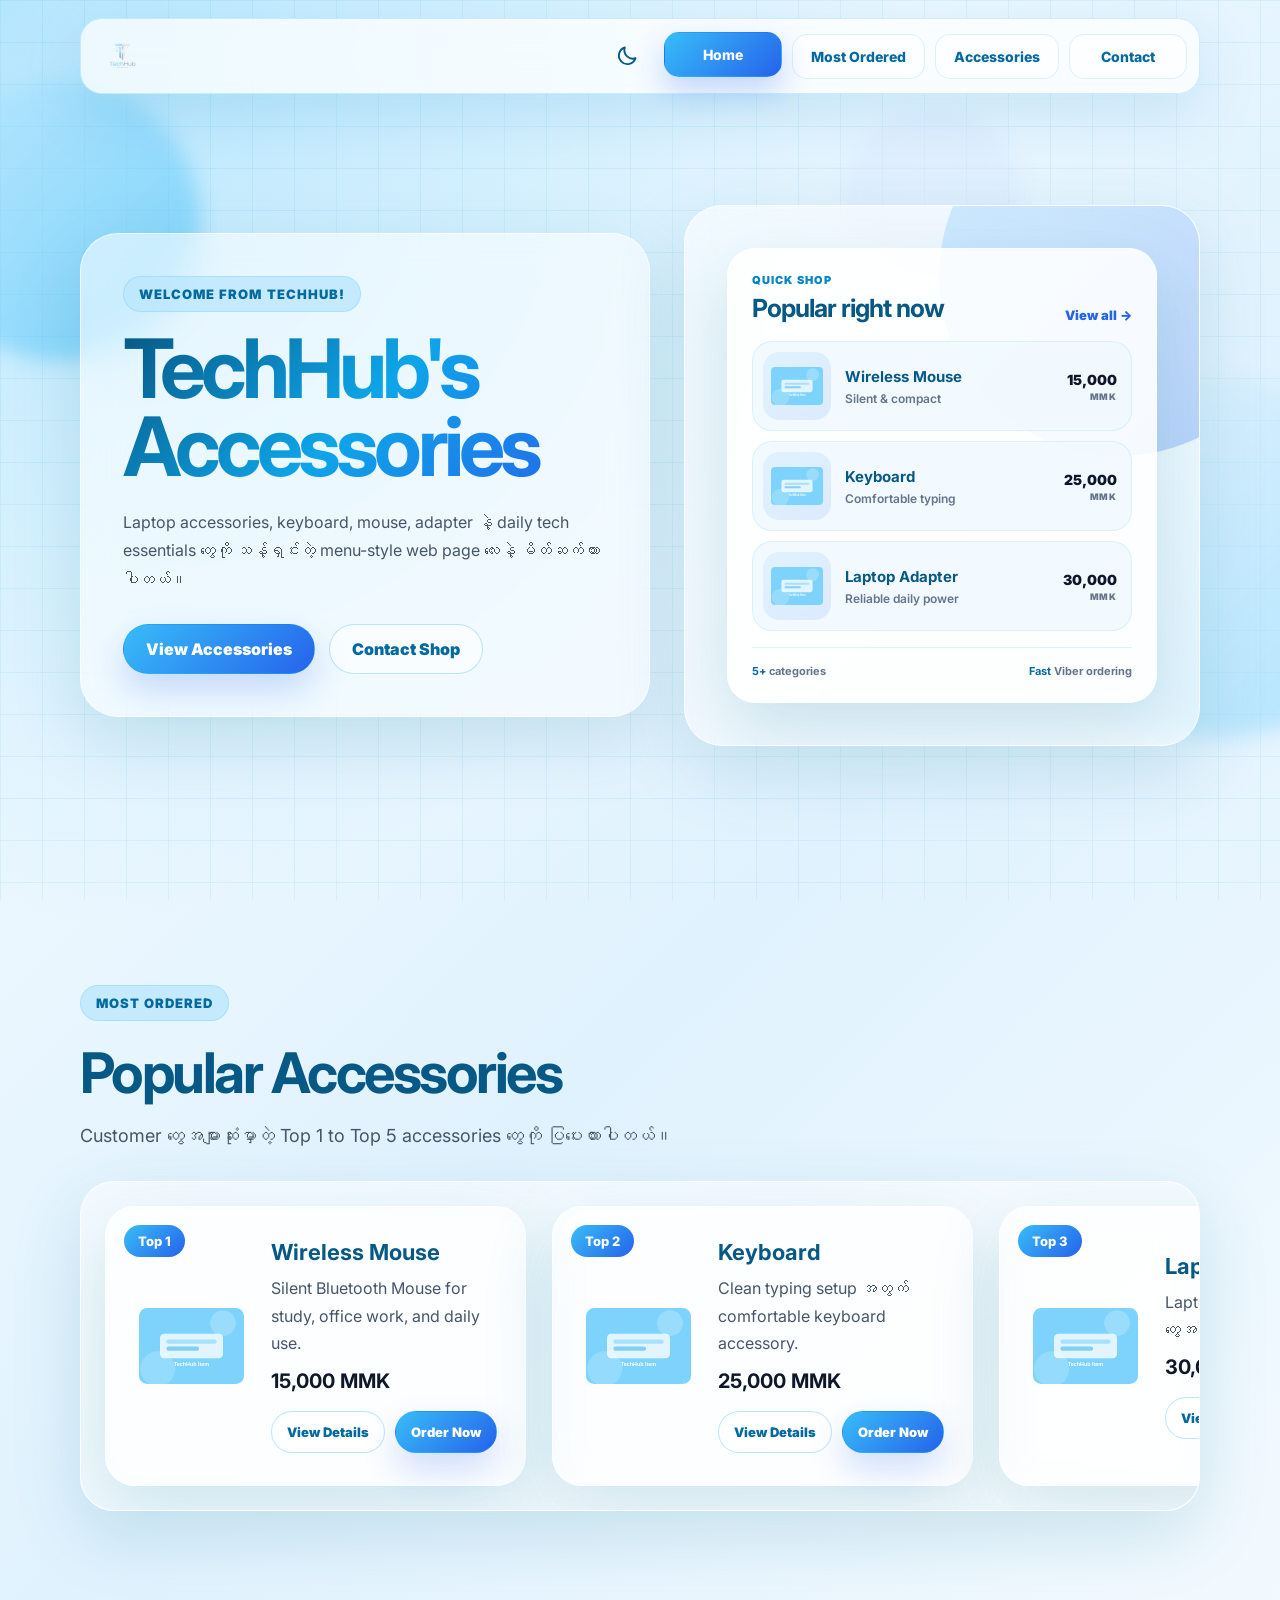
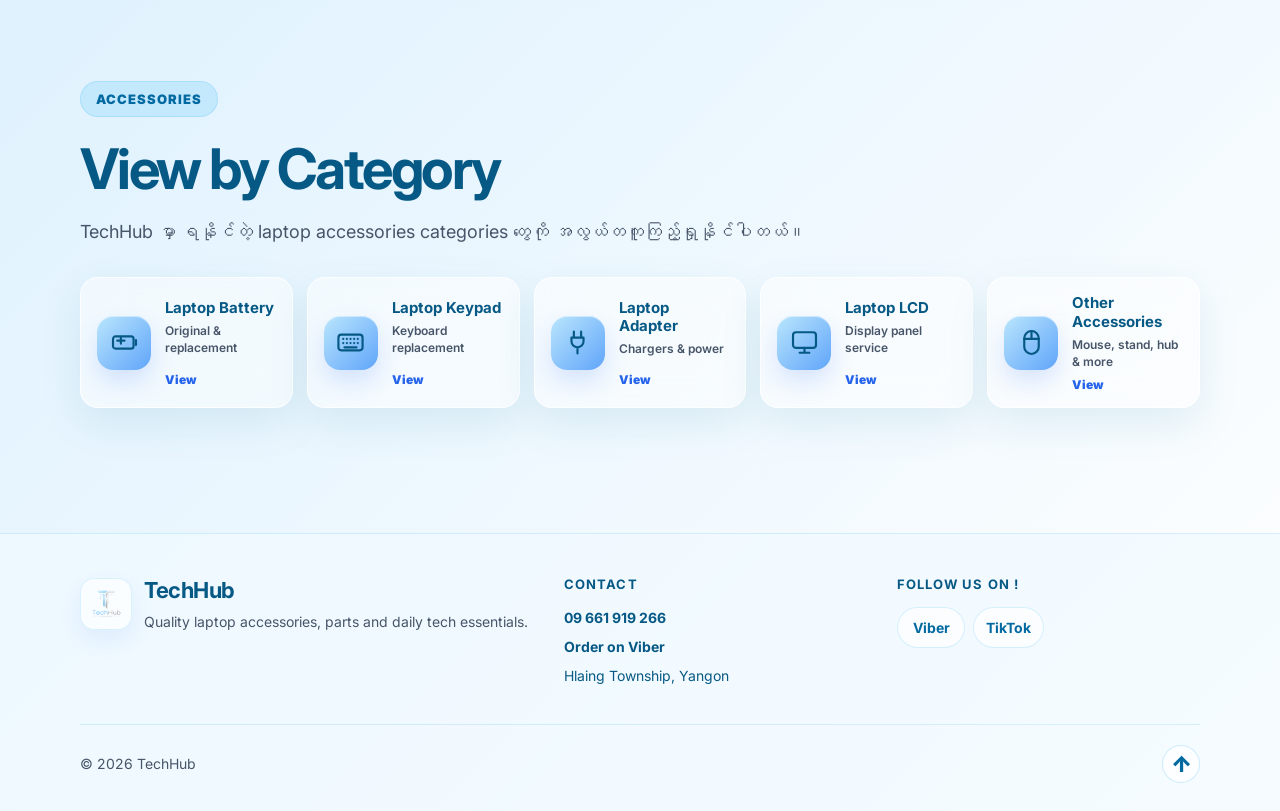
==== commit d9aa0e94: "add black and white toggle" ====
--- a/techhub-accessories/index.html
+++ b/techhub-accessories/index.html
@@ -10,6 +10,15 @@
   <link rel="preconnect" href="https://fonts.gstatic.com" crossorigin>
   <link href="https://fonts.googleapis.com/css2?family=Inter:wght@400;500;600;700;800;900&display=swap" rel="stylesheet">
 
+  <script>
+    try {
+      const savedTheme = localStorage.getItem("techhub-theme");
+      const systemTheme = window.matchMedia("(prefers-color-scheme: dark)").matches ? "dark" : "light";
+      document.documentElement.dataset.theme = savedTheme || systemTheme;
+    } catch (error) {
+      document.documentElement.dataset.theme = "light";
+    }
+  </script>
   <link rel="stylesheet" href="assets/css/style.css" />
 </head>
 
@@ -43,6 +52,11 @@
   <a href="#home" class="brand-link">
     <img src="assets/images/logo.png" alt="TechHub Accessories">
   </a>
+
+  <button class="theme-toggle" id="themeToggle" type="button" aria-label="Switch to dark mode" title="Switch color mode">
+    <svg class="theme-icon sun-icon" aria-hidden="true" viewBox="0 0 24 24"><circle cx="12" cy="12" r="4"></circle><path d="M12 2v2M12 20v2M4.93 4.93l1.42 1.42M17.66 17.66l1.41 1.41M2 12h2M20 12h2M4.93 19.07l1.42-1.42M17.66 6.34l1.41-1.41"></path></svg>
+    <svg class="theme-icon moon-icon" aria-hidden="true" viewBox="0 0 24 24"><path d="M20.5 14.2A8.5 8.5 0 0 1 9.8 3.5 8.5 8.5 0 1 0 20.5 14.2Z"></path></svg>
+  </button>
 
   <button class="menu-toggle" id="menuToggle" type="button">
     <span></span>
--- a/techhub-accessories/assets/css/style.css
+++ b/techhub-accessories/assets/css/style.css
@@ -178,6 +178,53 @@
   transition: 0.3s ease;
 }
 
+.theme-toggle {
+  width: 42px;
+  height: 42px;
+  flex: 0 0 42px;
+  display: grid;
+  place-items: center;
+  margin-left: auto;
+  padding: 0;
+  border: 0;
+  color: #075985;
+  background: transparent;
+  cursor: pointer;
+  transition: 0.25s ease;
+}
+
+.theme-toggle:hover {
+  color: #2563eb;
+  transform: rotate(12deg) scale(1.08);
+}
+
+.theme-toggle:focus-visible {
+  outline: 3px solid rgba(14, 165, 233, 0.3);
+  outline-offset: 3px;
+}
+
+.theme-icon {
+  width: 24px;
+  height: 24px;
+  fill: none;
+  stroke: currentColor;
+  stroke-width: 1.9;
+  stroke-linecap: round;
+  stroke-linejoin: round;
+}
+
+.sun-icon {
+  display: none;
+}
+
+html[data-theme="dark"] .sun-icon {
+  display: block;
+}
+
+html[data-theme="dark"] .moon-icon {
+  display: none;
+}
+
 .menu-toggle.active span:nth-child(1) {
   transform: translateY(9px) rotate(45deg);
 }
@@ -1818,6 +1865,12 @@
     border-radius: 14px;
   }
 
+  .theme-toggle {
+    width: 38px;
+    height: 38px;
+    flex-basis: 38px;
+  }
+
   .nav-menu {
     top: 72px;
     left: 10px;
@@ -1966,6 +2019,173 @@
 
   .footer-bottom {
     justify-content: center;
+  }
+}
+
+/* DARK THEME */
+html[data-theme="dark"] {
+  color-scheme: dark;
+}
+
+html[data-theme="dark"] body {
+  color: #e2e8f0;
+  background:
+    radial-gradient(circle at top left, rgba(14, 116, 144, 0.3), transparent 34%),
+    linear-gradient(135deg, #07111f 0%, #0b1b2d 48%, #08121f 100%);
+}
+
+html[data-theme="dark"] body::before {
+  background-image:
+    linear-gradient(rgba(56, 189, 248, 0.055) 1px, transparent 1px),
+    linear-gradient(90deg, rgba(56, 189, 248, 0.055) 1px, transparent 1px);
+}
+
+html[data-theme="dark"] .bg-orb {
+  opacity: 0.18;
+}
+
+html[data-theme="dark"] .site-header,
+html[data-theme="dark"] .glass-card,
+html[data-theme="dark"] .catalog-sidebar,
+html[data-theme="dark"] .catalog-toolbar,
+html[data-theme="dark"] .catalog-card,
+html[data-theme="dark"] .product-image-panel,
+html[data-theme="dark"] .detail-panel,
+html[data-theme="dark"] .related-card,
+html[data-theme="dark"] .product-summary {
+  background: rgba(15, 31, 49, 0.76);
+  border-color: rgba(125, 211, 252, 0.13);
+  box-shadow: 0 22px 55px rgba(0, 0, 0, 0.28);
+}
+
+html[data-theme="dark"] .nav-link,
+html[data-theme="dark"] .menu-toggle,
+html[data-theme="dark"] .outline-btn,
+html[data-theme="dark"] .details-link,
+html[data-theme="dark"] .social-links a,
+html[data-theme="dark"] .back-top {
+  color: #7dd3fc;
+  background: rgba(15, 35, 55, 0.82);
+  border-color: rgba(125, 211, 252, 0.17);
+}
+
+html[data-theme="dark"] .nav-link:hover,
+html[data-theme="dark"] .nav-link.active,
+html[data-theme="dark"] .outline-btn:hover,
+html[data-theme="dark"] .details-link:hover,
+html[data-theme="dark"] .social-links a:hover,
+html[data-theme="dark"] .back-top:hover {
+  color: white;
+}
+
+html[data-theme="dark"] .theme-toggle {
+  color: #7dd3fc;
+  background: transparent;
+  border: 0;
+  box-shadow: none;
+}
+
+html[data-theme="dark"] .theme-toggle:hover {
+  color: #f8fafc;
+  background: transparent;
+  box-shadow: none;
+}
+
+html[data-theme="dark"] .menu-toggle span {
+  background: #7dd3fc;
+}
+
+html[data-theme="dark"] .menu-preview,
+html[data-theme="dark"] .preview-product,
+html[data-theme="dark"] .category-card,
+html[data-theme="dark"] .slide {
+  color: #e2e8f0;
+  background: rgba(19, 42, 64, 0.84);
+  border-color: rgba(125, 211, 252, 0.13);
+}
+
+html[data-theme="dark"] .preview-product:hover,
+html[data-theme="dark"] .category-card:hover {
+  background: rgba(25, 54, 80, 0.96);
+}
+
+html[data-theme="dark"] .preview-image,
+html[data-theme="dark"] .sidebar-link span {
+  background: rgba(14, 116, 144, 0.22);
+  color: #7dd3fc;
+}
+
+html[data-theme="dark"] .eyebrow,
+html[data-theme="dark"] .catalog-badge {
+  color: #7dd3fc;
+  background: rgba(14, 116, 144, 0.24);
+  border-color: rgba(125, 211, 252, 0.14);
+}
+
+html[data-theme="dark"] .menu-preview-head h2,
+html[data-theme="dark"] .preview-copy strong,
+html[data-theme="dark"] .section-heading h2,
+html[data-theme="dark"] .card-info h3,
+html[data-theme="dark"] .category-copy h3,
+html[data-theme="dark"] .catalog-sidebar h2,
+html[data-theme="dark"] .catalog-card h3,
+html[data-theme="dark"] .detail-panel h2,
+html[data-theme="dark"] .detail-points li,
+html[data-theme="dark"] .related-card,
+html[data-theme="dark"] .footer-brand h2,
+html[data-theme="dark"] .footer-column h3,
+html[data-theme="dark"] .footer-column a,
+html[data-theme="dark"] .footer-column p,
+html[data-theme="dark"] .breadcrumb a {
+  color: #7dd3fc;
+}
+
+html[data-theme="dark"] .hero-content p,
+html[data-theme="dark"] .section-heading p,
+html[data-theme="dark"] .card-info p,
+html[data-theme="dark"] .category-copy p,
+html[data-theme="dark"] .catalog-hero p,
+html[data-theme="dark"] .catalog-card p,
+html[data-theme="dark"] .detail-subtitle,
+html[data-theme="dark"] .detail-panel p,
+html[data-theme="dark"] .detail-panel li,
+html[data-theme="dark"] .preview-copy small,
+html[data-theme="dark"] .menu-preview-foot,
+html[data-theme="dark"] .footer p,
+html[data-theme="dark"] .breadcrumb {
+  color: #a8bad0;
+}
+
+html[data-theme="dark"] .preview-price,
+html[data-theme="dark"] .card-info strong,
+html[data-theme="dark"] .catalog-card strong,
+html[data-theme="dark"] .product-summary strong {
+  color: #f8fafc;
+}
+
+html[data-theme="dark"] .catalog-search input {
+  color: #dff4ff;
+  background: rgba(7, 22, 36, 0.72);
+  border-color: rgba(125, 211, 252, 0.16);
+}
+
+html[data-theme="dark"] .catalog-search input::placeholder {
+  color: #7890a8;
+}
+
+html[data-theme="dark"] .footer {
+  background: rgba(5, 17, 29, 0.8);
+  border-color: rgba(125, 211, 252, 0.12);
+}
+
+html[data-theme="dark"] .footer-logo {
+  background: rgba(255, 255, 255, 0.88);
+}
+
+@media (max-width: 1024px) {
+  html[data-theme="dark"] .nav-menu {
+    background: rgba(8, 25, 41, 0.97);
+    border-color: rgba(125, 211, 252, 0.15);
   }
 }
 
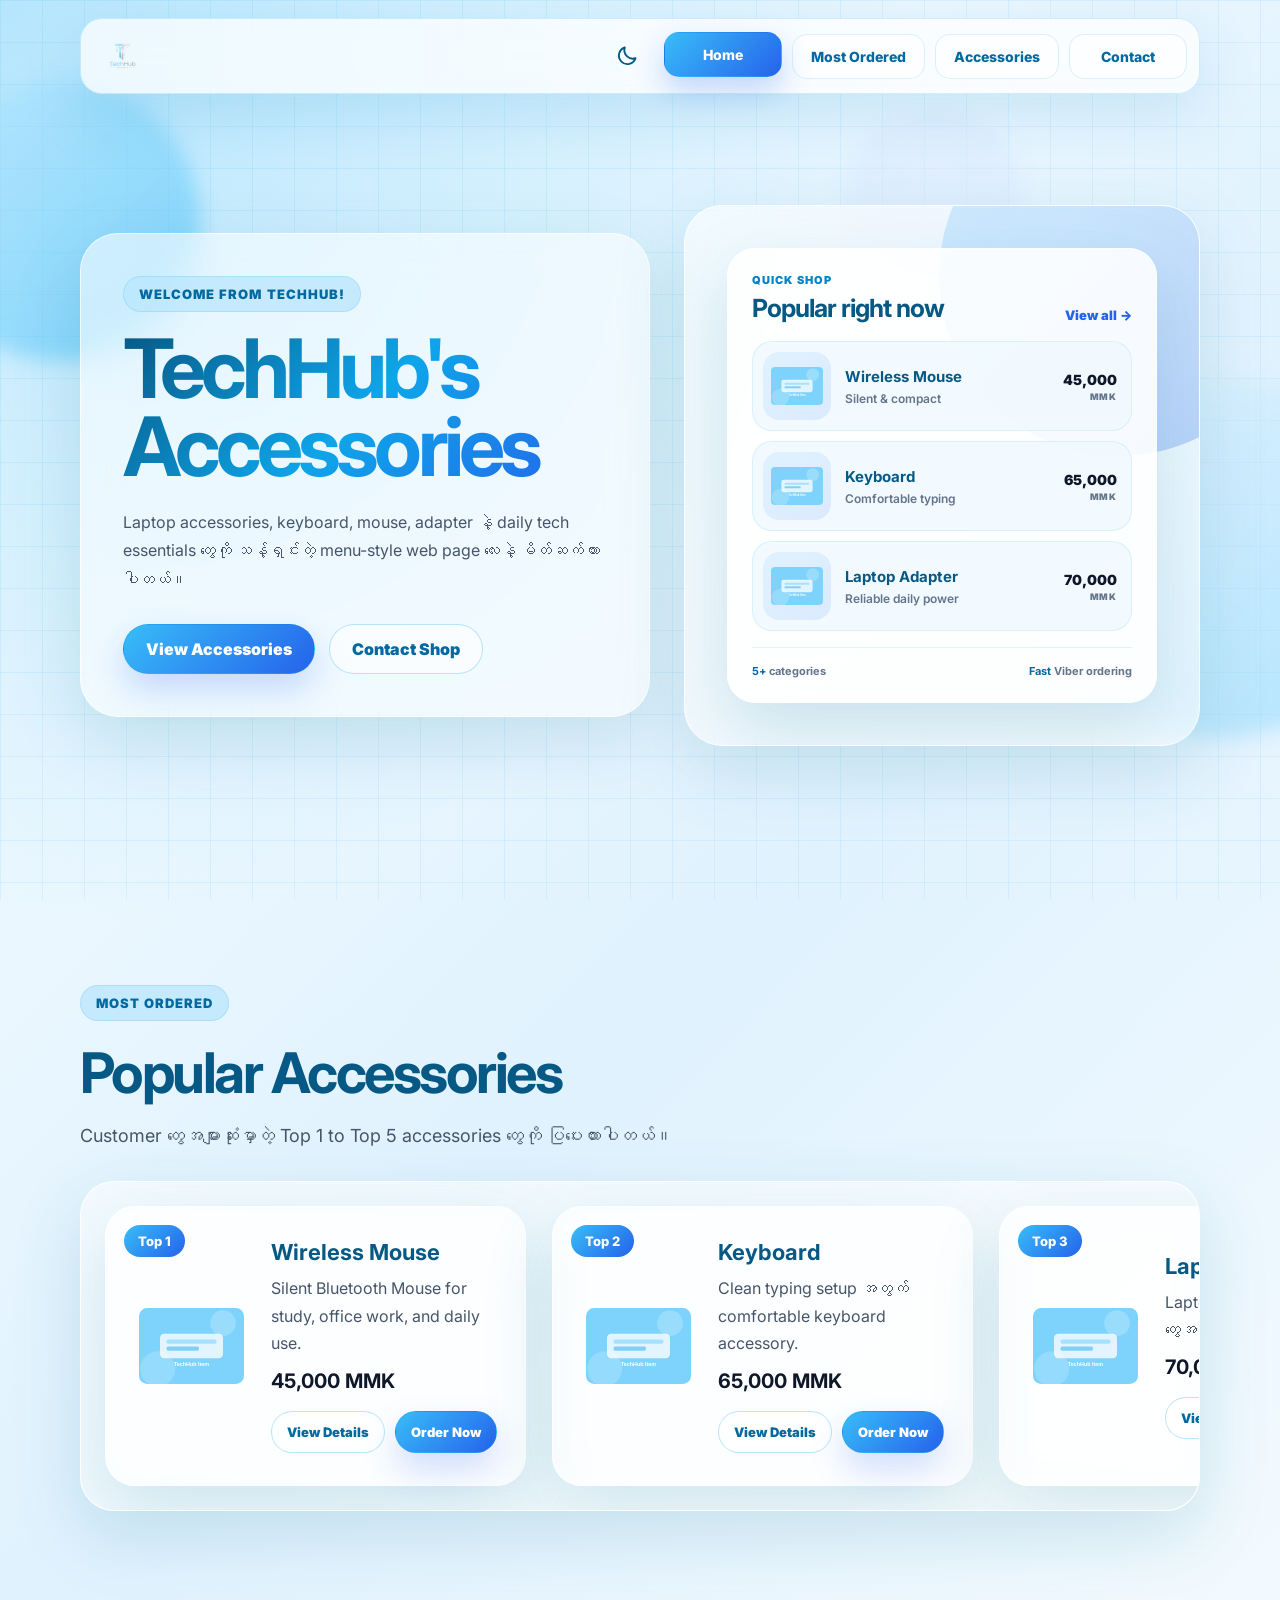
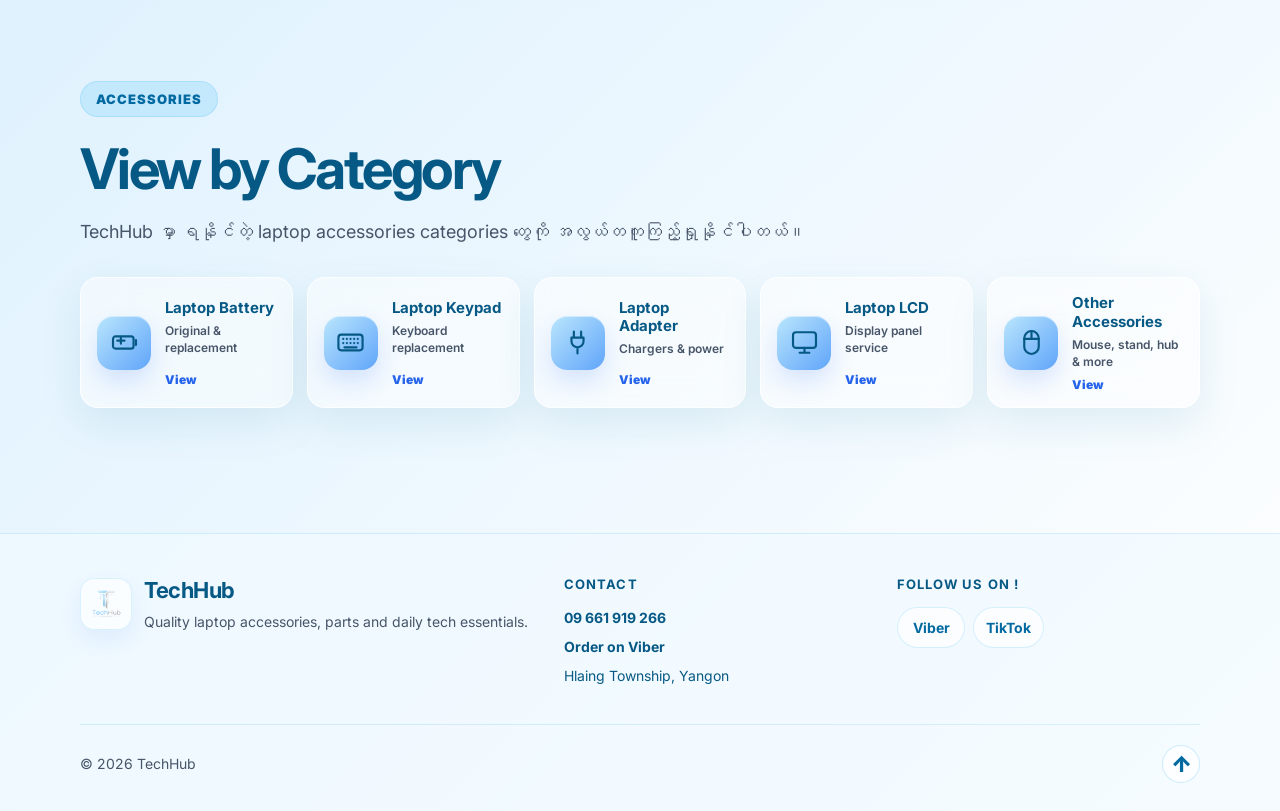
==== commit 7e81f1e4: "change-price" ====
--- a/techhub-accessories/index.html
+++ b/techhub-accessories/index.html
@@ -104,19 +104,19 @@
             <a class="preview-product" href="product.html?item=wireless-mouse">
               <span class="preview-image"><img src="assets/images/mouse.svg" alt=""></span>
               <span class="preview-copy"><strong>Wireless Mouse</strong><small>Silent &amp; compact</small></span>
-              <span class="preview-price">15,000 <small>MMK</small></span>
+              <span class="preview-price">45,000 <small>MMK</small></span>
             </a>
 
             <a class="preview-product" href="product.html?item=external-keyboard">
               <span class="preview-image"><img src="assets/images/keyboard.svg" alt=""></span>
               <span class="preview-copy"><strong>Keyboard</strong><small>Comfortable typing</small></span>
-              <span class="preview-price">25,000 <small>MMK</small></span>
+              <span class="preview-price">65,000 <small>MMK</small></span>
             </a>
 
             <a class="preview-product" href="product.html?item=laptop-adapter">
               <span class="preview-image"><img src="assets/images/adapter.svg" alt=""></span>
               <span class="preview-copy"><strong>Laptop Adapter</strong><small>Reliable daily power</small></span>
-              <span class="preview-price">30,000 <small>MMK</small></span>
+              <span class="preview-price">70,000 <small>MMK</small></span>
             </a>
           </div>
 
@@ -149,7 +149,7 @@
           <div class="card-info">
             <h3>Wireless Mouse</h3>
             <p>Silent Bluetooth Mouse for study, office work, and daily use.</p>
-            <strong>15,000 MMK</strong>
+            <strong>45,000 MMK</strong>
 
             <div class="card-actions">
               <a href="accessories.html" class="btn outline-btn">View Details</a>
@@ -170,7 +170,7 @@
           <div class="card-info">
             <h3>Keyboard</h3>
             <p>Clean typing setup အတွက် comfortable keyboard accessory.</p>
-            <strong>25,000 MMK</strong>
+            <strong>65,000 MMK</strong>
 
             <div class="card-actions">
               <a href="accessories.html" class="btn outline-btn">View Details</a>
@@ -191,7 +191,7 @@
           <div class="card-info">
             <h3>Laptop Adapter</h3>
             <p>Laptop နဲ့ daily tech devices တွေအတွက် useful adapter.</p>
-            <strong>30,000 MMK</strong>
+            <strong>70,000 MMK</strong>
 
             <div class="card-actions">
               <a href="accessories.html" class="btn outline-btn">View Details</a>
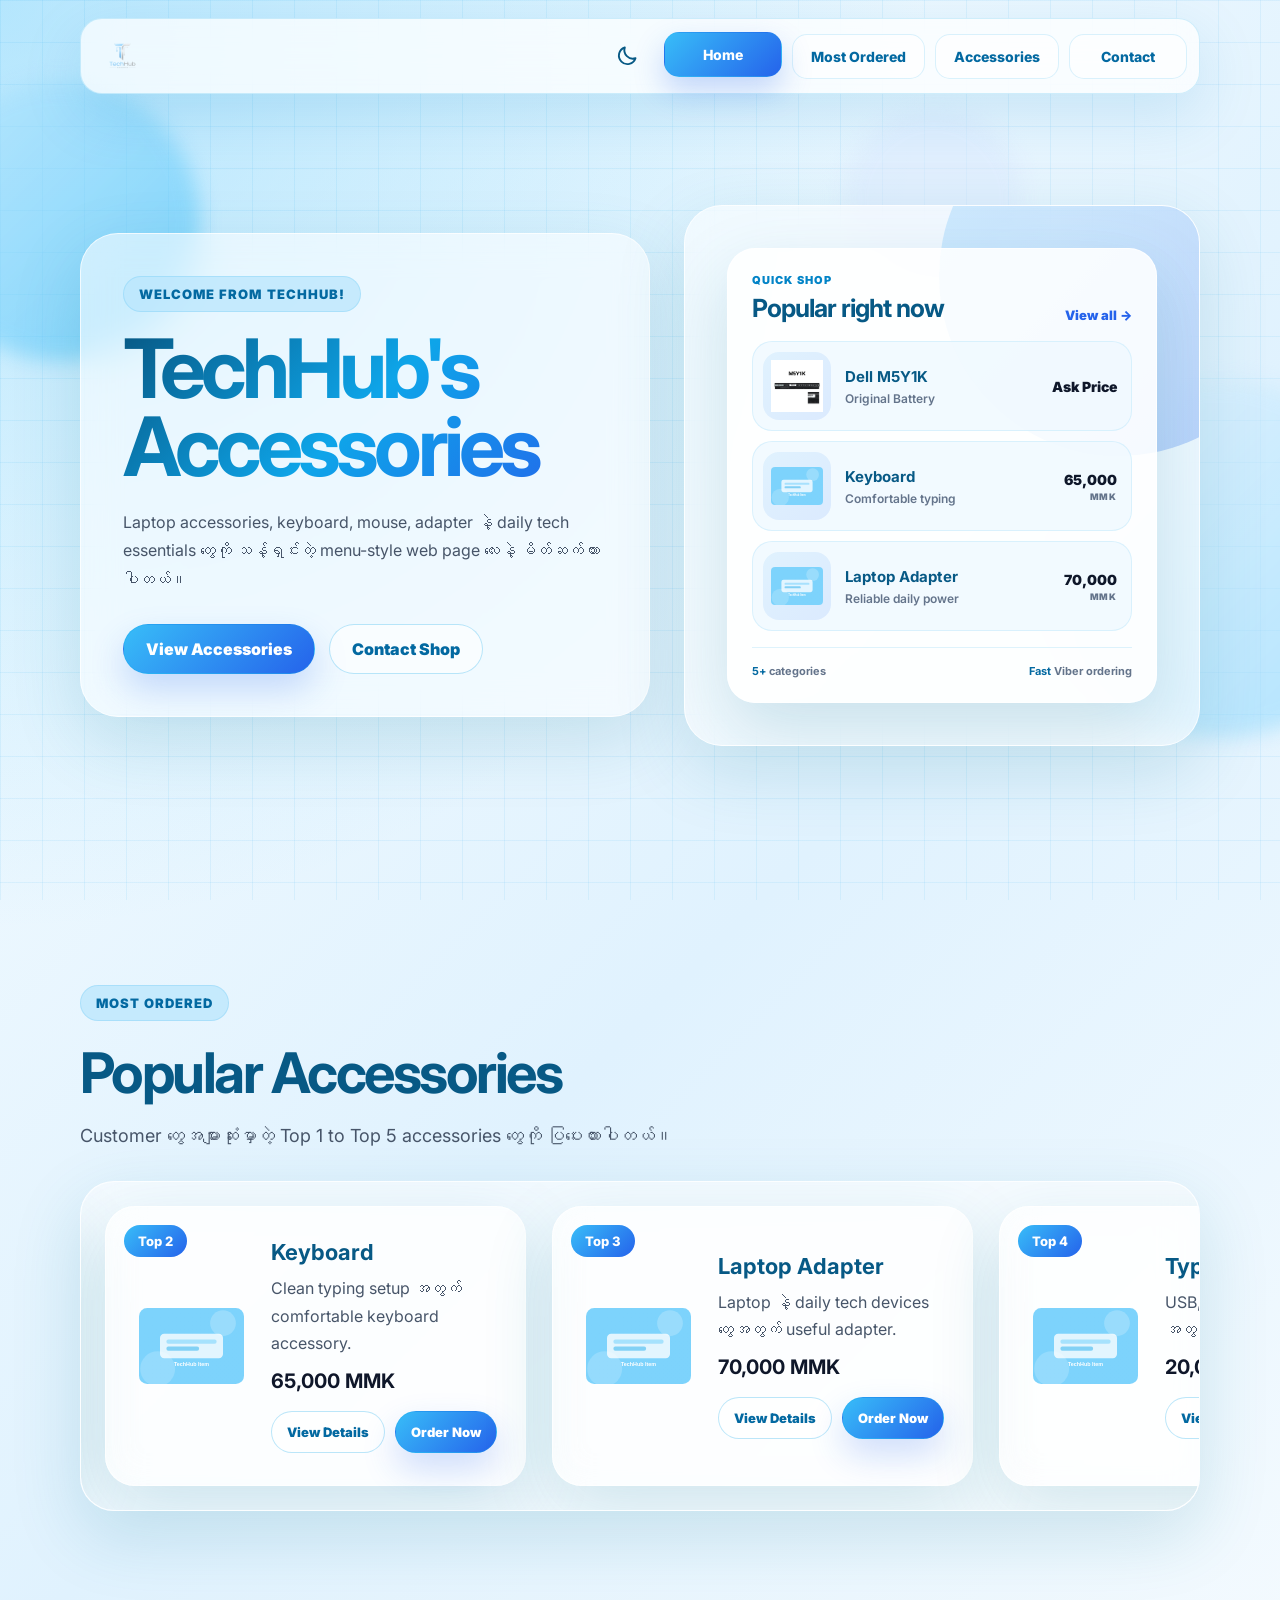
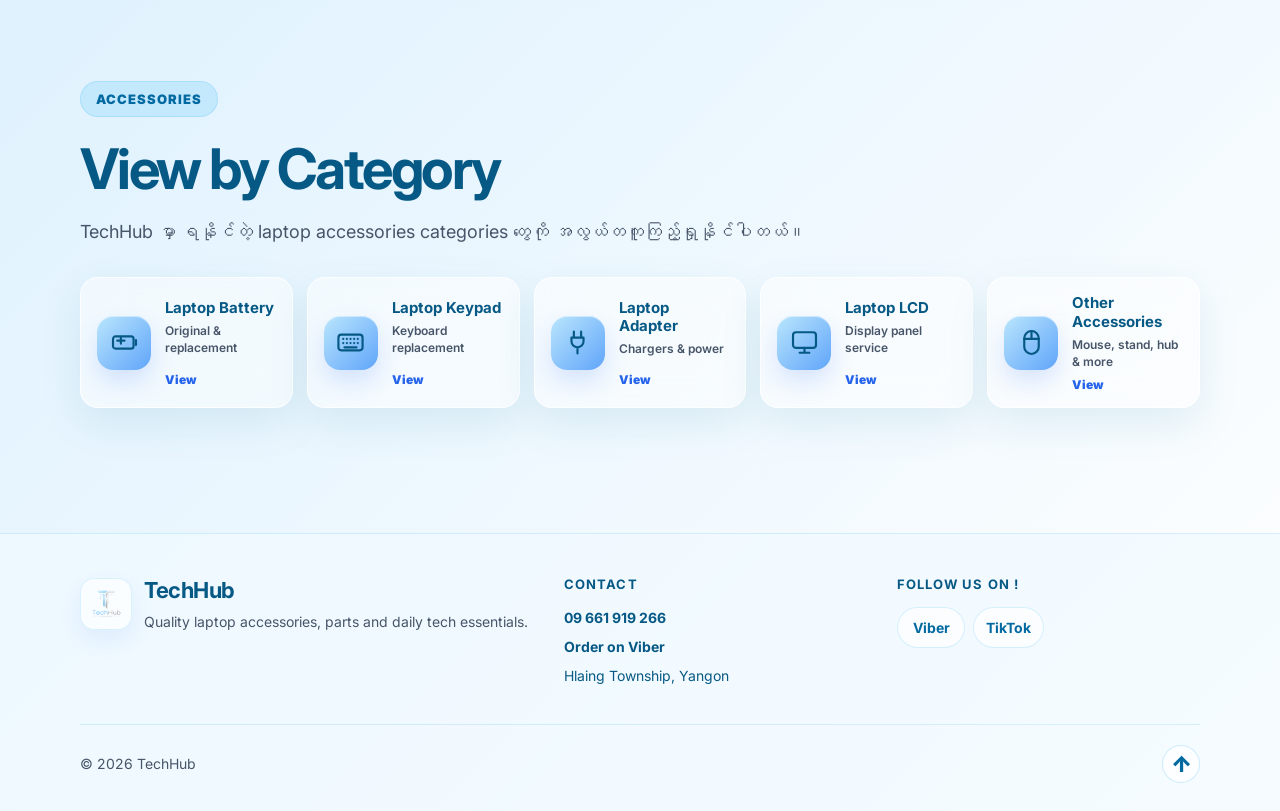
==== commit f19fa483: "add dell batteries" ====
--- a/techhub-accessories/index.html
+++ b/techhub-accessories/index.html
@@ -101,10 +101,10 @@
           </div>
 
           <div class="preview-products">
-            <a class="preview-product" href="product.html?item=wireless-mouse">
-              <span class="preview-image"><img src="assets/images/mouse.svg" alt=""></span>
-              <span class="preview-copy"><strong>Wireless Mouse</strong><small>Silent &amp; compact</small></span>
-              <span class="preview-price">45,000 <small>MMK</small></span>
+            <a class="preview-product" href="product.html?item=dell-m5y1k">
+              <span class="preview-image"><img src="assets/images/m5y1k.png" alt=""></span>
+              <span class="preview-copy"><strong>Dell M5Y1K</strong><small>Original Battery</small></span>
+              <span class="preview-price">Ask Price</span>
             </a>
 
             <a class="preview-product" href="product.html?item=external-keyboard">
@@ -143,13 +143,13 @@
 
         <div class="card-content">
           <div class="card-image">
-            <img src="assets/images/mouse.svg" alt="Wireless Mouse">
-          </div>
-
-          <div class="card-info">
-            <h3>Wireless Mouse</h3>
-            <p>Silent Bluetooth Mouse for study, office work, and daily use.</p>
-            <strong>45,000 MMK</strong>
+            <img src="assets/images/m5y1k.png" alt="Dell M5Y1K">
+          </div>
+
+          <div class="card-info">
+            <h3>Dell M5Y1K</h3>
+            <p>Original 4-cell Dell laptop battery with reliable, long-lasting performance.</p>
+            <strong>Ask Price </strong>
 
             <div class="card-actions">
               <a href="accessories.html" class="btn outline-btn">View Details</a>
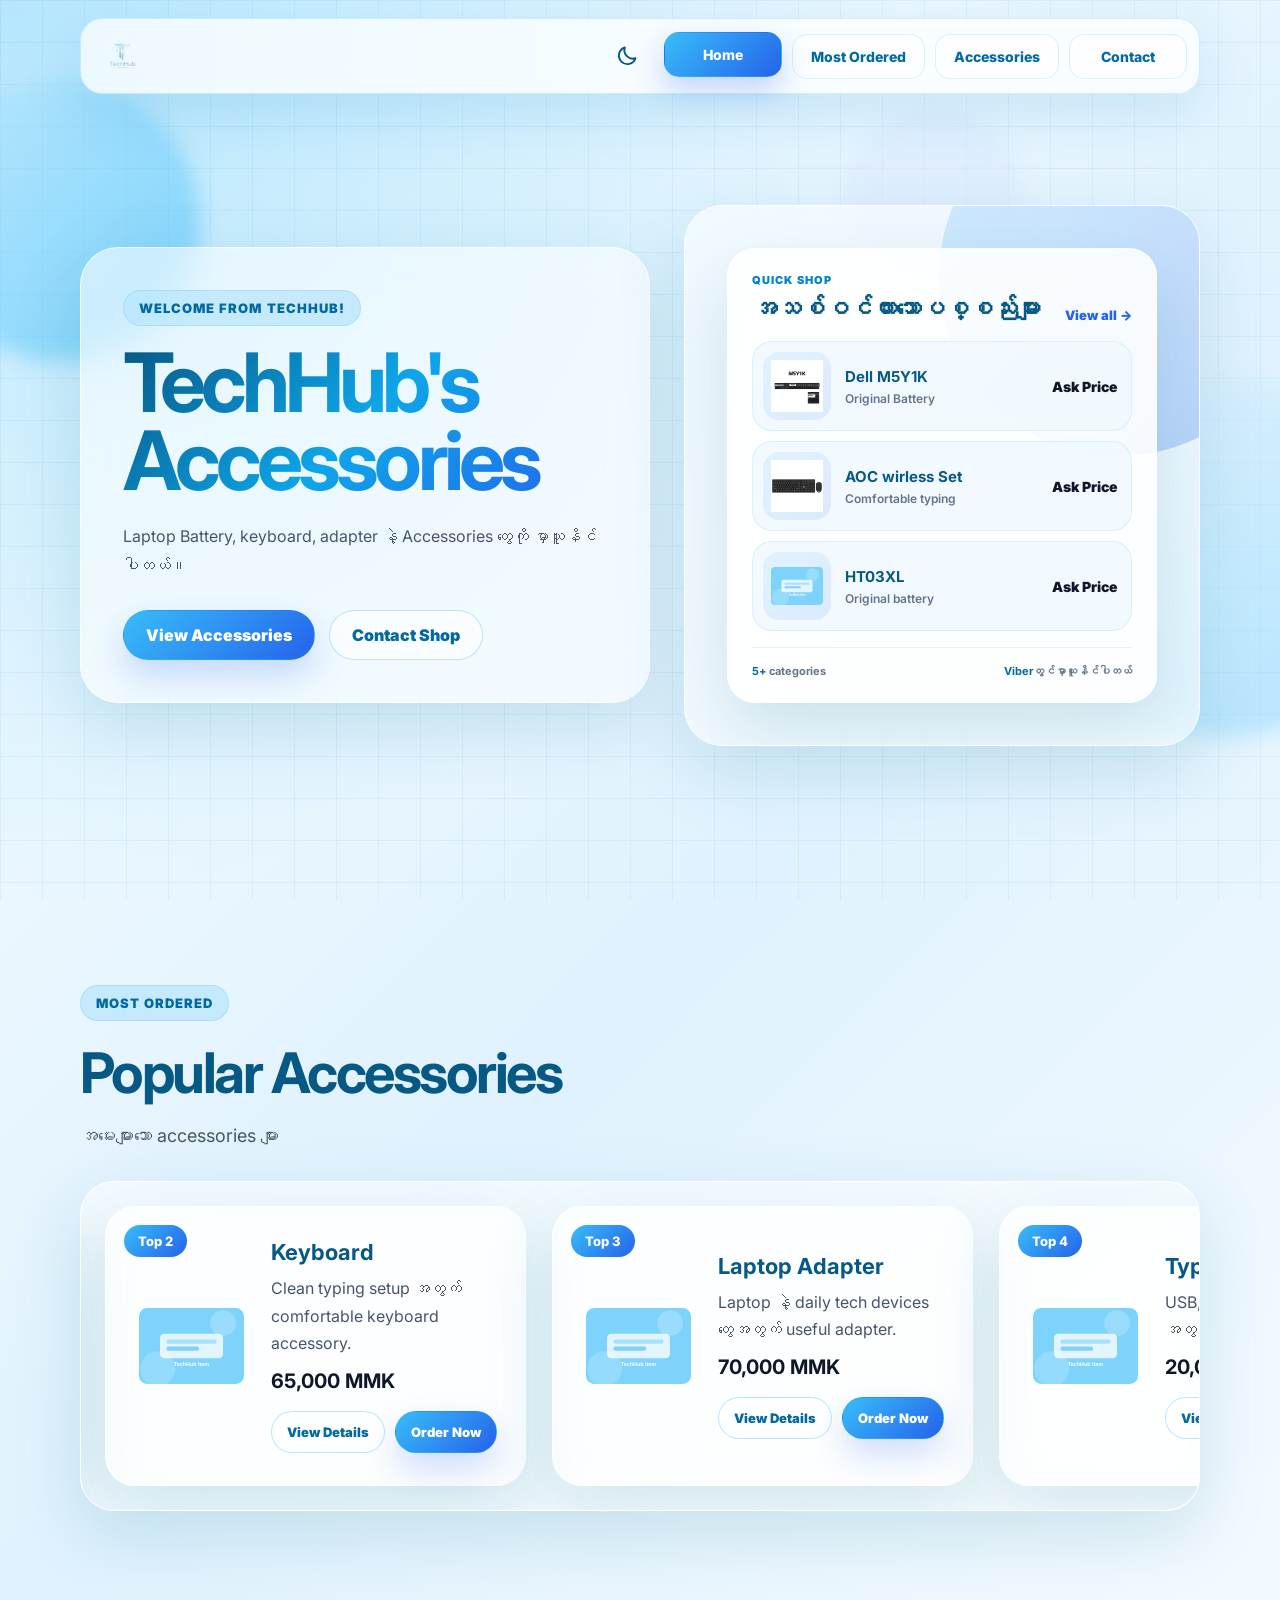
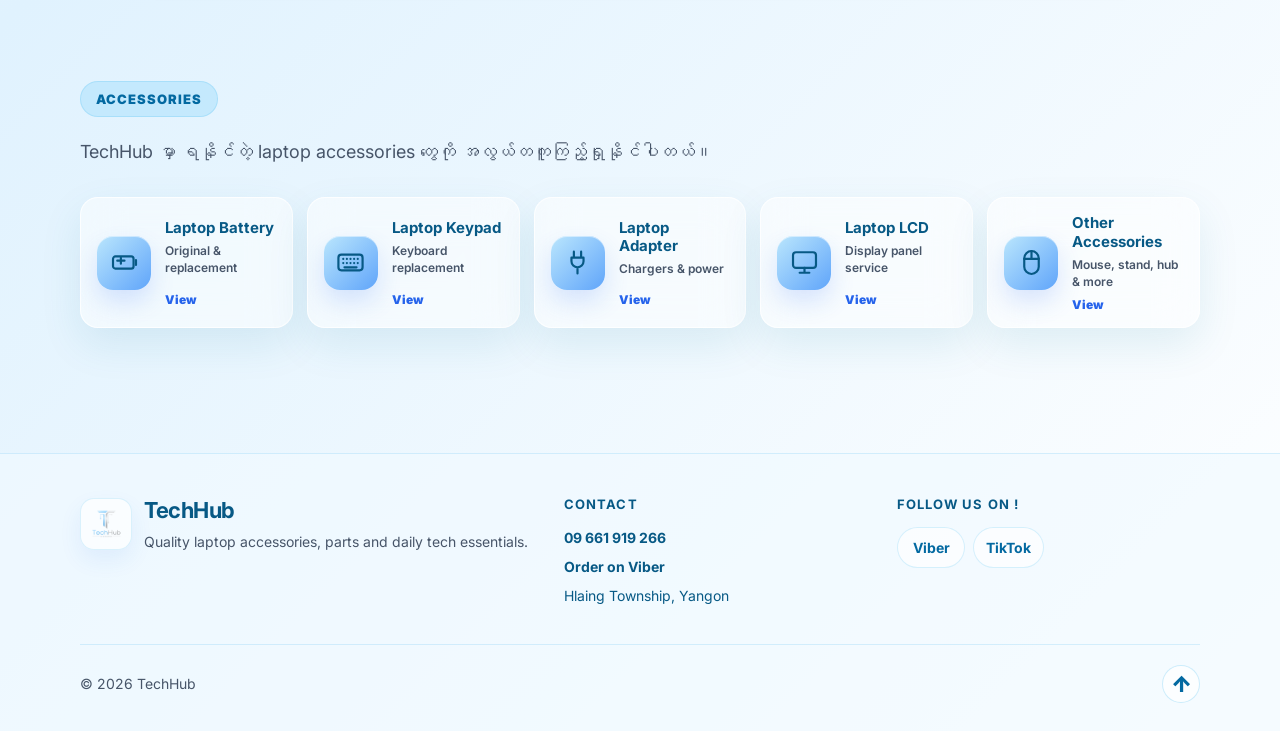
==== commit 6a9ea834: "add png" ====
--- a/techhub-accessories/index.html
+++ b/techhub-accessories/index.html
@@ -80,8 +80,8 @@
         <span class="eyebrow">Welcome from TechHub! </span>
         <h1>TechHub's Accessories</h1>
         <p>
-          Laptop accessories, keyboard, mouse, adapter နဲ့ daily tech essentials တွေကို
-          သန့်ရှင်းတဲ့ menu-style web page လေးနဲ့ မိတ်ဆက်ထားပါတယ်။
+          Laptop Battery, keyboard, adapter နဲ့ Accessories တွေကို
+          မှာယူနိင်ပါတယ်။
         </p>
 
         <div class="hero-actions">
@@ -95,7 +95,7 @@
           <div class="menu-preview-head">
             <div>
               <span>Quick shop</span>
-              <h2>Popular right now</h2>
+              <h2>အသစ်ဝင်ထားသောပစ္စည်းများ </h2>
             </div>
             <a href="accessories.html" aria-label="View all accessories">View all <span aria-hidden="true">→</span></a>
           </div>
@@ -108,21 +108,21 @@
             </a>
 
             <a class="preview-product" href="product.html?item=external-keyboard">
-              <span class="preview-image"><img src="assets/images/keyboard.svg" alt=""></span>
-              <span class="preview-copy"><strong>Keyboard</strong><small>Comfortable typing</small></span>
-              <span class="preview-price">65,000 <small>MMK</small></span>
+              <span class="preview-image"><img src="assets/images/AOC keyboard.png" alt=""></span>
+              <span class="preview-copy"><strong>AOC wirless Set</strong><small>Comfortable typing</small></span>
+              <span class="preview-price">Ask Price</span>
             </a>
 
             <a class="preview-product" href="product.html?item=laptop-adapter">
               <span class="preview-image"><img src="assets/images/adapter.svg" alt=""></span>
-              <span class="preview-copy"><strong>Laptop Adapter</strong><small>Reliable daily power</small></span>
-              <span class="preview-price">70,000 <small>MMK</small></span>
+              <span class="preview-copy"><strong>HT03XL</strong><small>Original battery</small></span>
+              <span class="preview-price">Ask Price</span>
             </a>
           </div>
 
           <div class="menu-preview-foot">
             <span><b>5+</b> categories</span>
-            <span><b>Fast</b> Viber ordering</span>
+            <span><b>Viber</b>တွင်မှာယူနိင်ပါတယ်</span>
           </div>
         </div>
       </div>
@@ -132,7 +132,7 @@
   <div class="section-heading">
     <span class="eyebrow">Most Ordered</span>
     <h2>Popular Accessories</h2>
-    <p>Customer တွေအများဆုံးမှာတဲ့ Top 1 to Top 5 accessories တွေကို ပြပေးထားပါတယ်။</p>
+    <p>အမေးများသော accessories များ</p>
   </div>
 
   <div class="most-slider-wrap glass-card">
@@ -251,8 +251,7 @@
     <section id="accessories" class="section-container accessories-section">
       <div class="section-heading">
         <span class="eyebrow">Accessories</span>
-        <h2>View by Category</h2>
-        <p>TechHub မှာ ရနိုင်တဲ့ laptop accessories categories တွေကို
+        <p>TechHub မှာ ရနိုင်တဲ့ laptop accessories တွေကို
   အလွယ်တကူကြည့်ရှုနိုင်ပါတယ်။</p>
       </div>
 
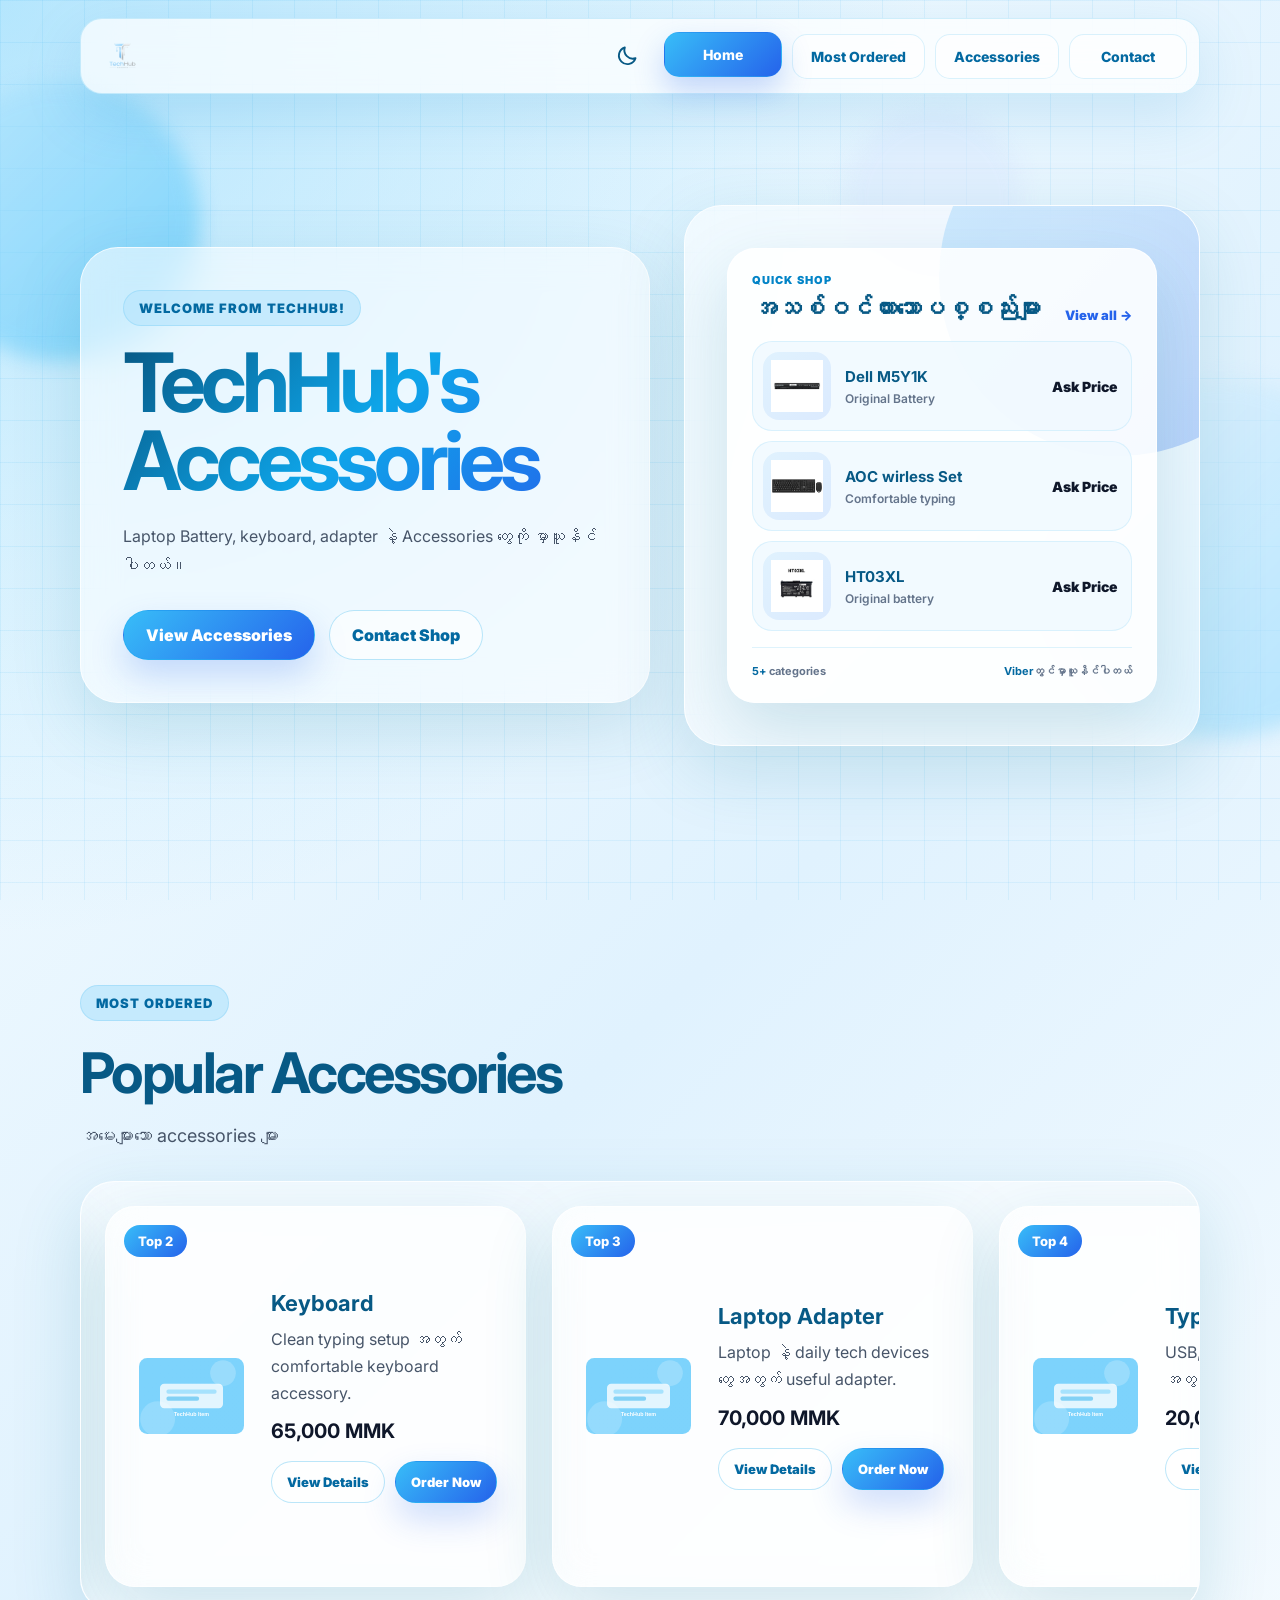
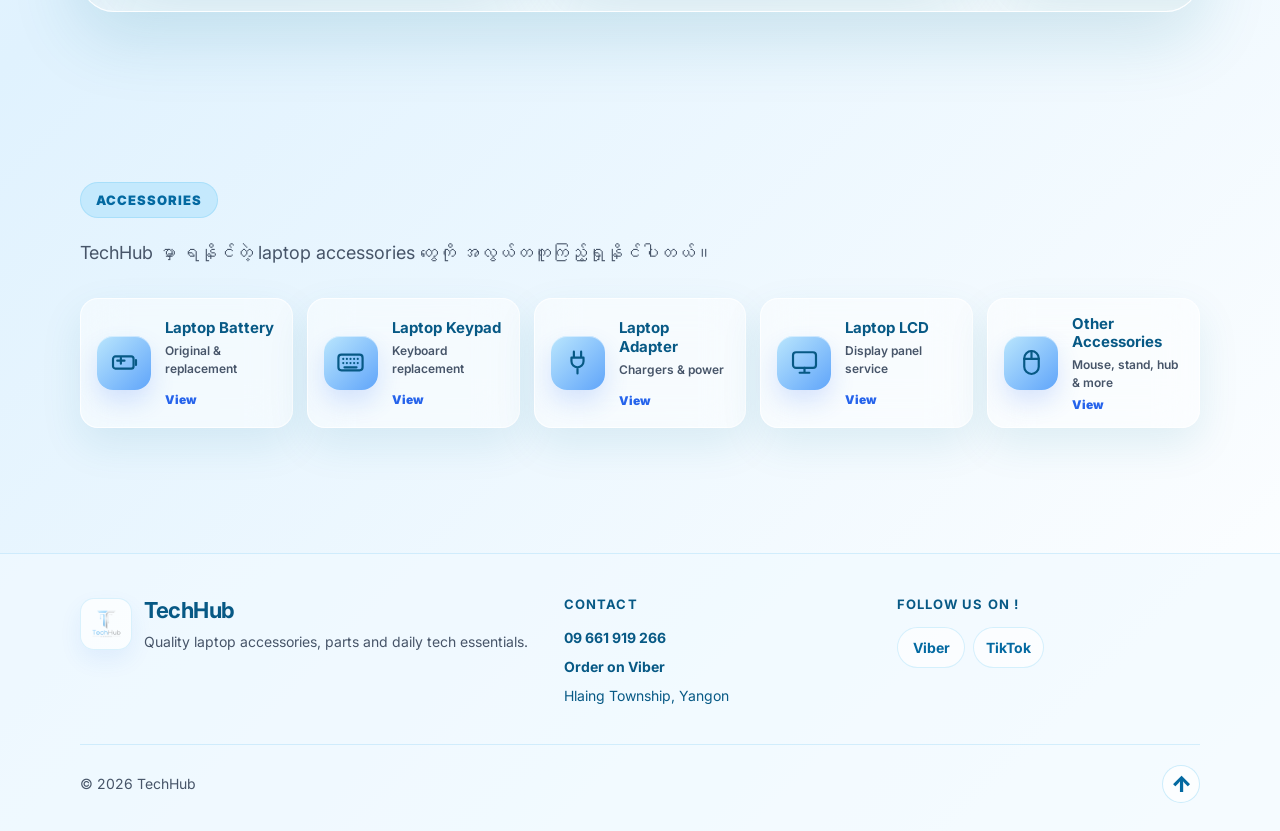
==== commit 1a38357e: "hehe tired" ====
--- a/techhub-accessories/index.html
+++ b/techhub-accessories/index.html
@@ -102,7 +102,7 @@
 
           <div class="preview-products">
             <a class="preview-product" href="product.html?item=dell-m5y1k">
-              <span class="preview-image"><img src="assets/images/m5y1k.png" alt=""></span>
+              <span class="preview-image"><img src="assets/images/m5y1k.quick.png" alt=""></span>
               <span class="preview-copy"><strong>Dell M5Y1K</strong><small>Original Battery</small></span>
               <span class="preview-price">Ask Price</span>
             </a>
@@ -114,7 +114,7 @@
             </a>
 
             <a class="preview-product" href="product.html?item=laptop-adapter">
-              <span class="preview-image"><img src="assets/images/adapter.svg" alt=""></span>
+              <span class="preview-image"><img src="assets/images/ht03xl.quick.png" alt=""></span>
               <span class="preview-copy"><strong>HT03XL</strong><small>Original battery</small></span>
               <span class="preview-price">Ask Price</span>
             </a>
@@ -143,12 +143,12 @@
 
         <div class="card-content">
           <div class="card-image">
-            <img src="assets/images/m5y1k.png" alt="Dell M5Y1K">
+            <img src="assets/images/m5y1k.most.png" alt="Dell M5Y1K">
           </div>
 
           <div class="card-info">
             <h3>Dell M5Y1K</h3>
-            <p>Original 4-cell Dell laptop battery with reliable, long-lasting performance.</p>
+            <p>The M5Y1K is a lithium-ion laptop battery designed for Dell Inspiron 14, 15, and 17 series laptops, offering 14.8V, 33–40Wh capacity, with 4 cells and up to 1000 charge cycles.</p>
             <strong>Ask Price </strong>
 
             <div class="card-actions">
